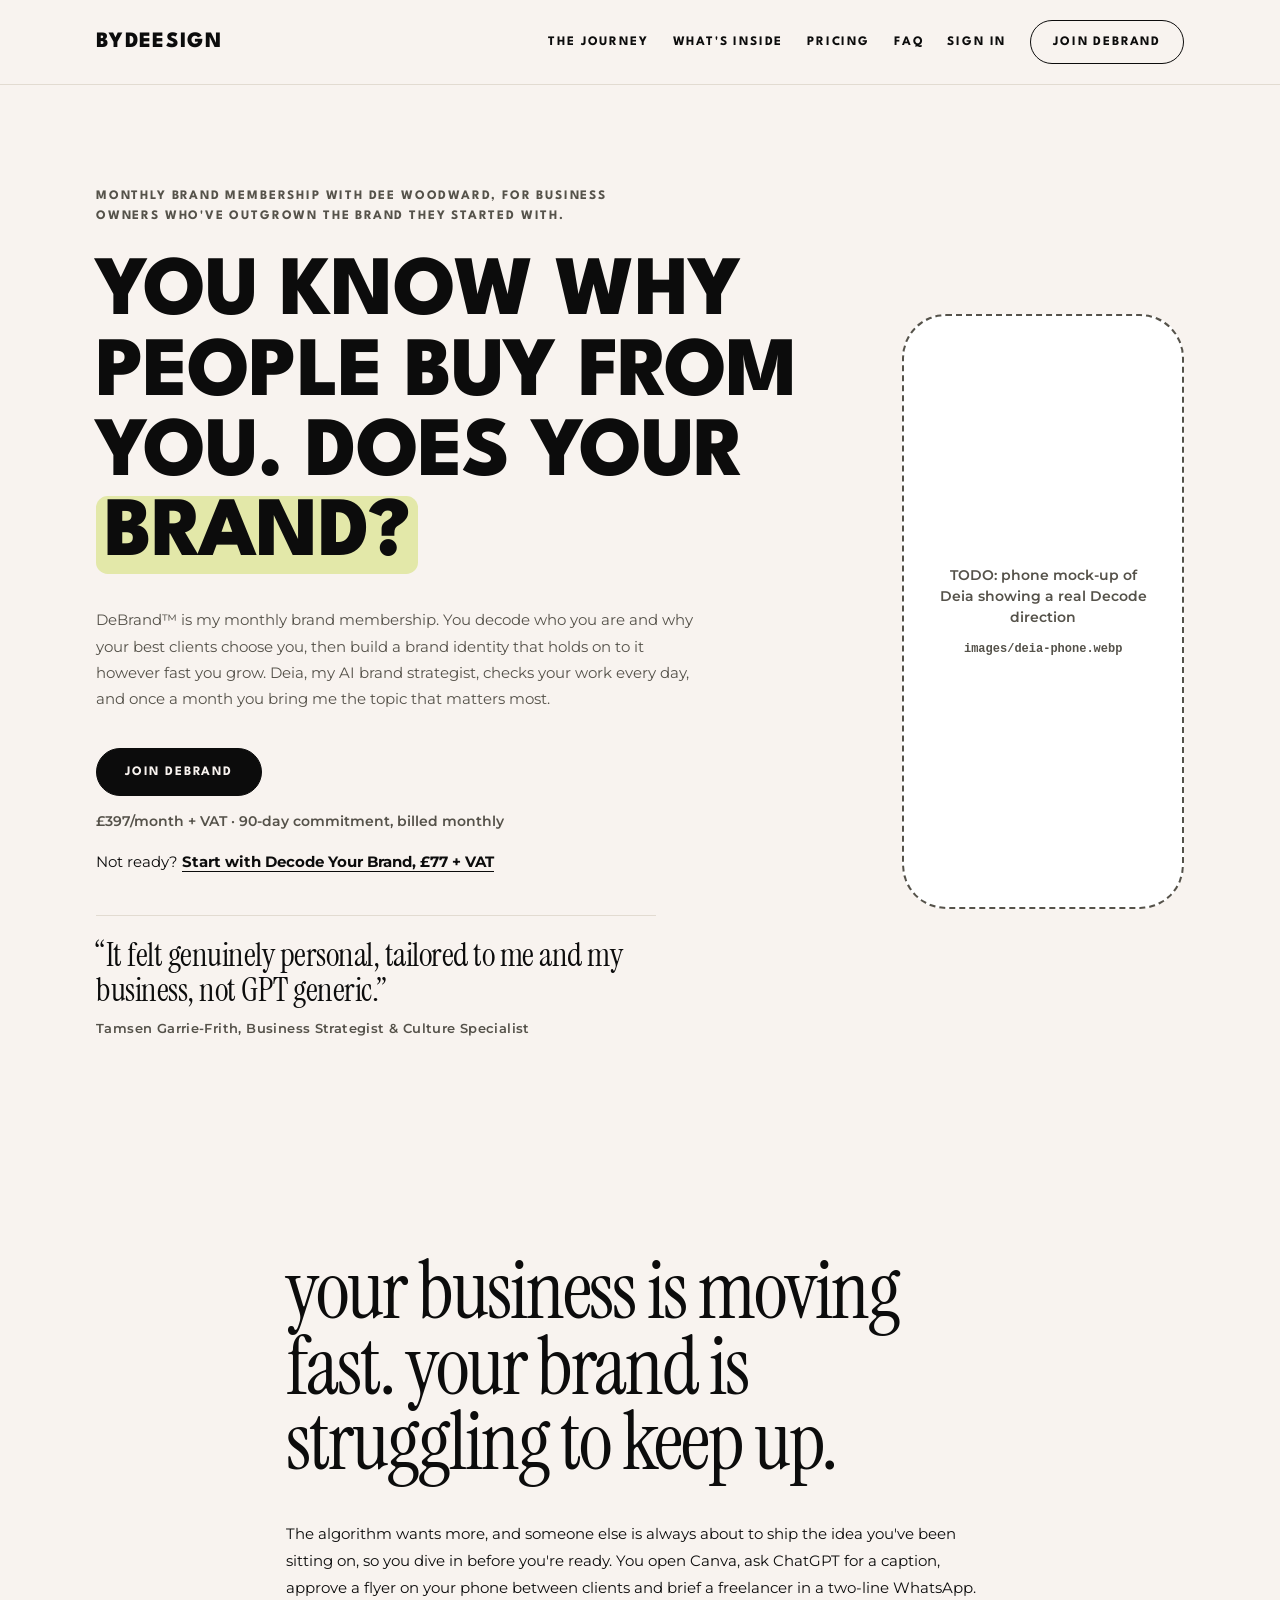
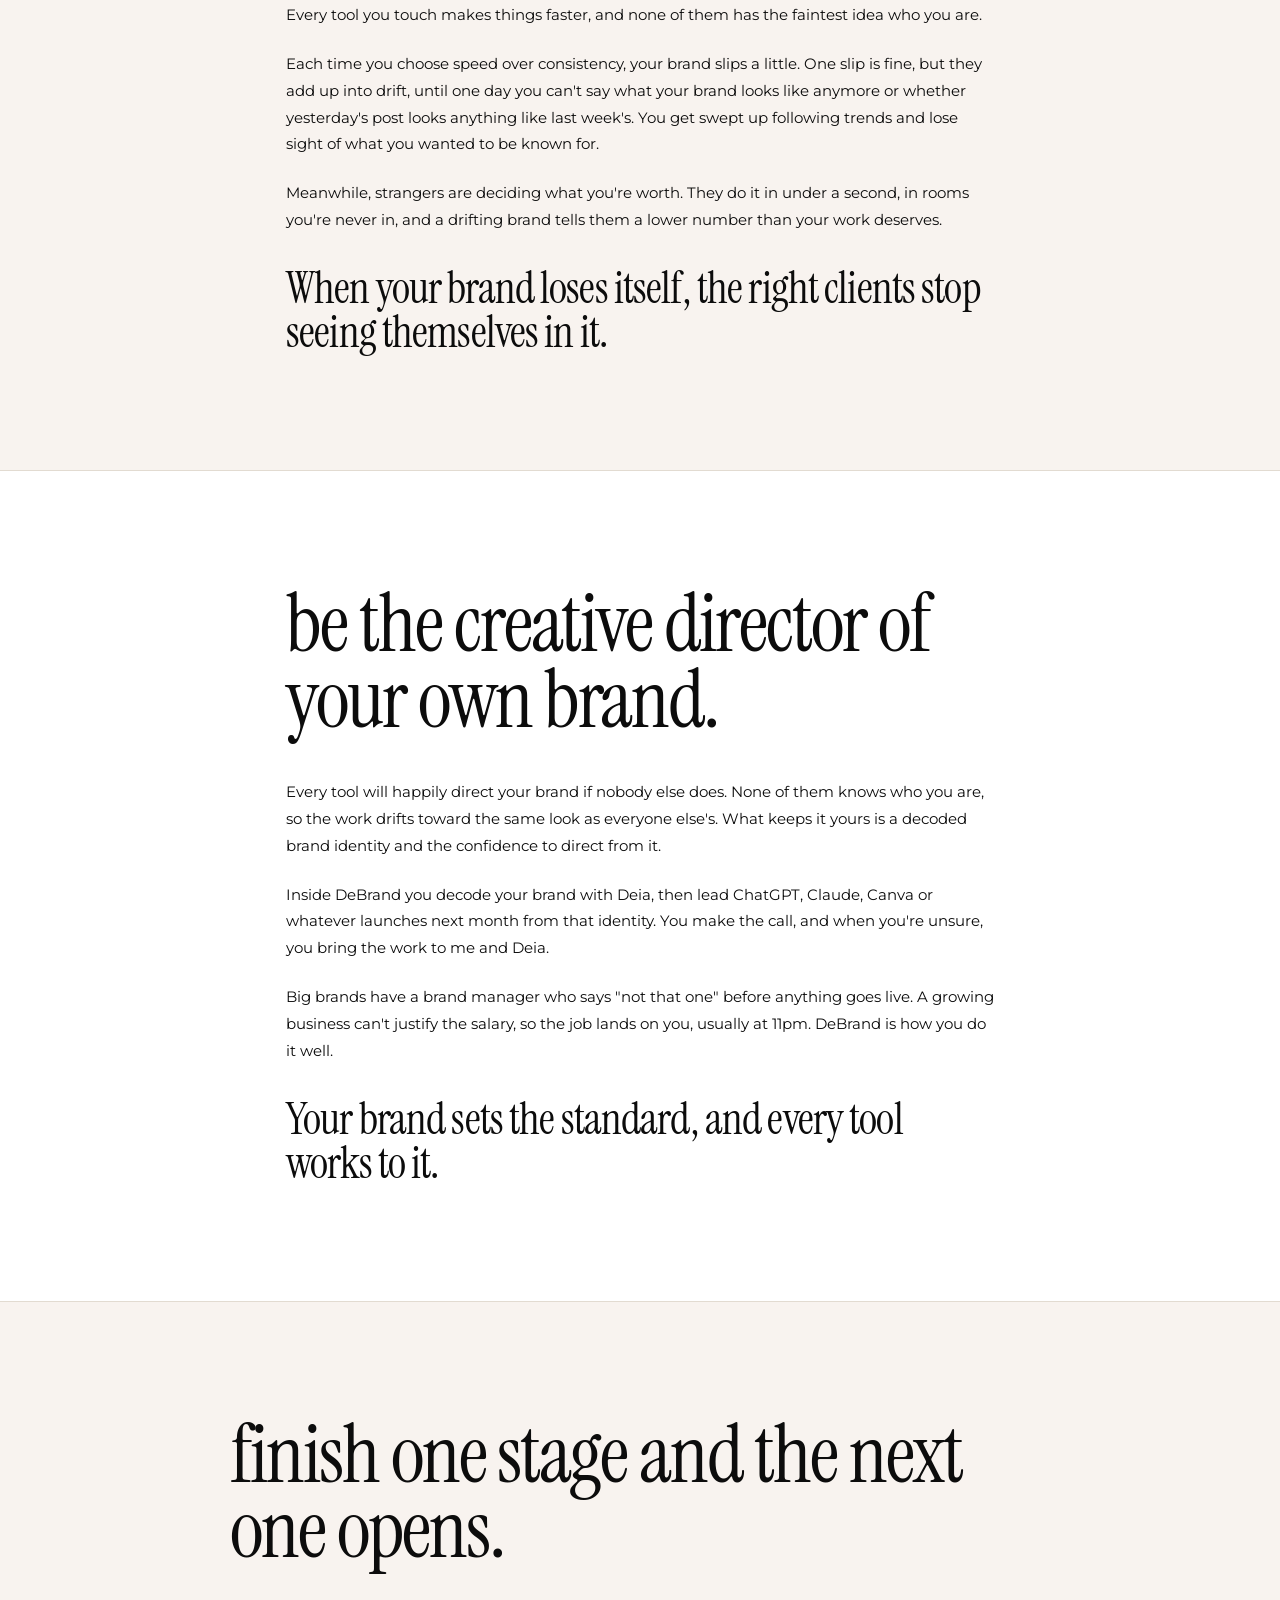
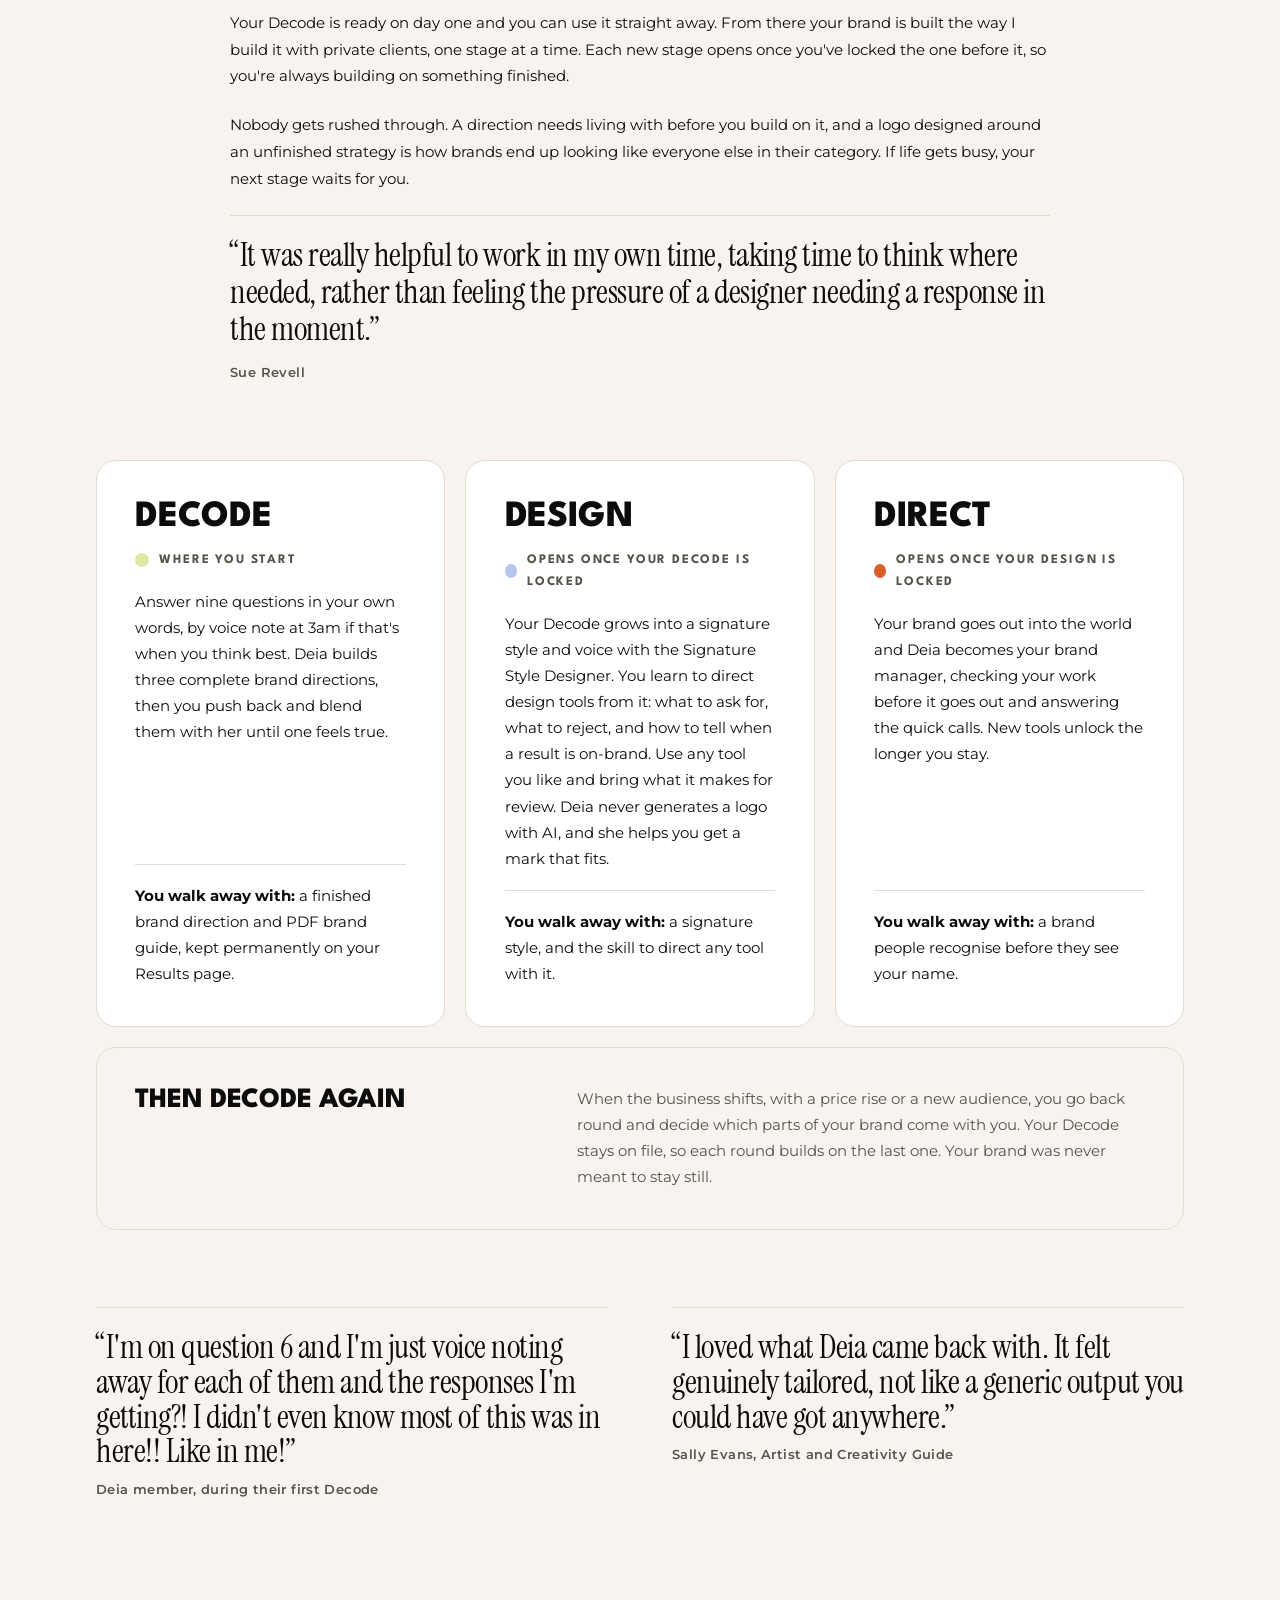
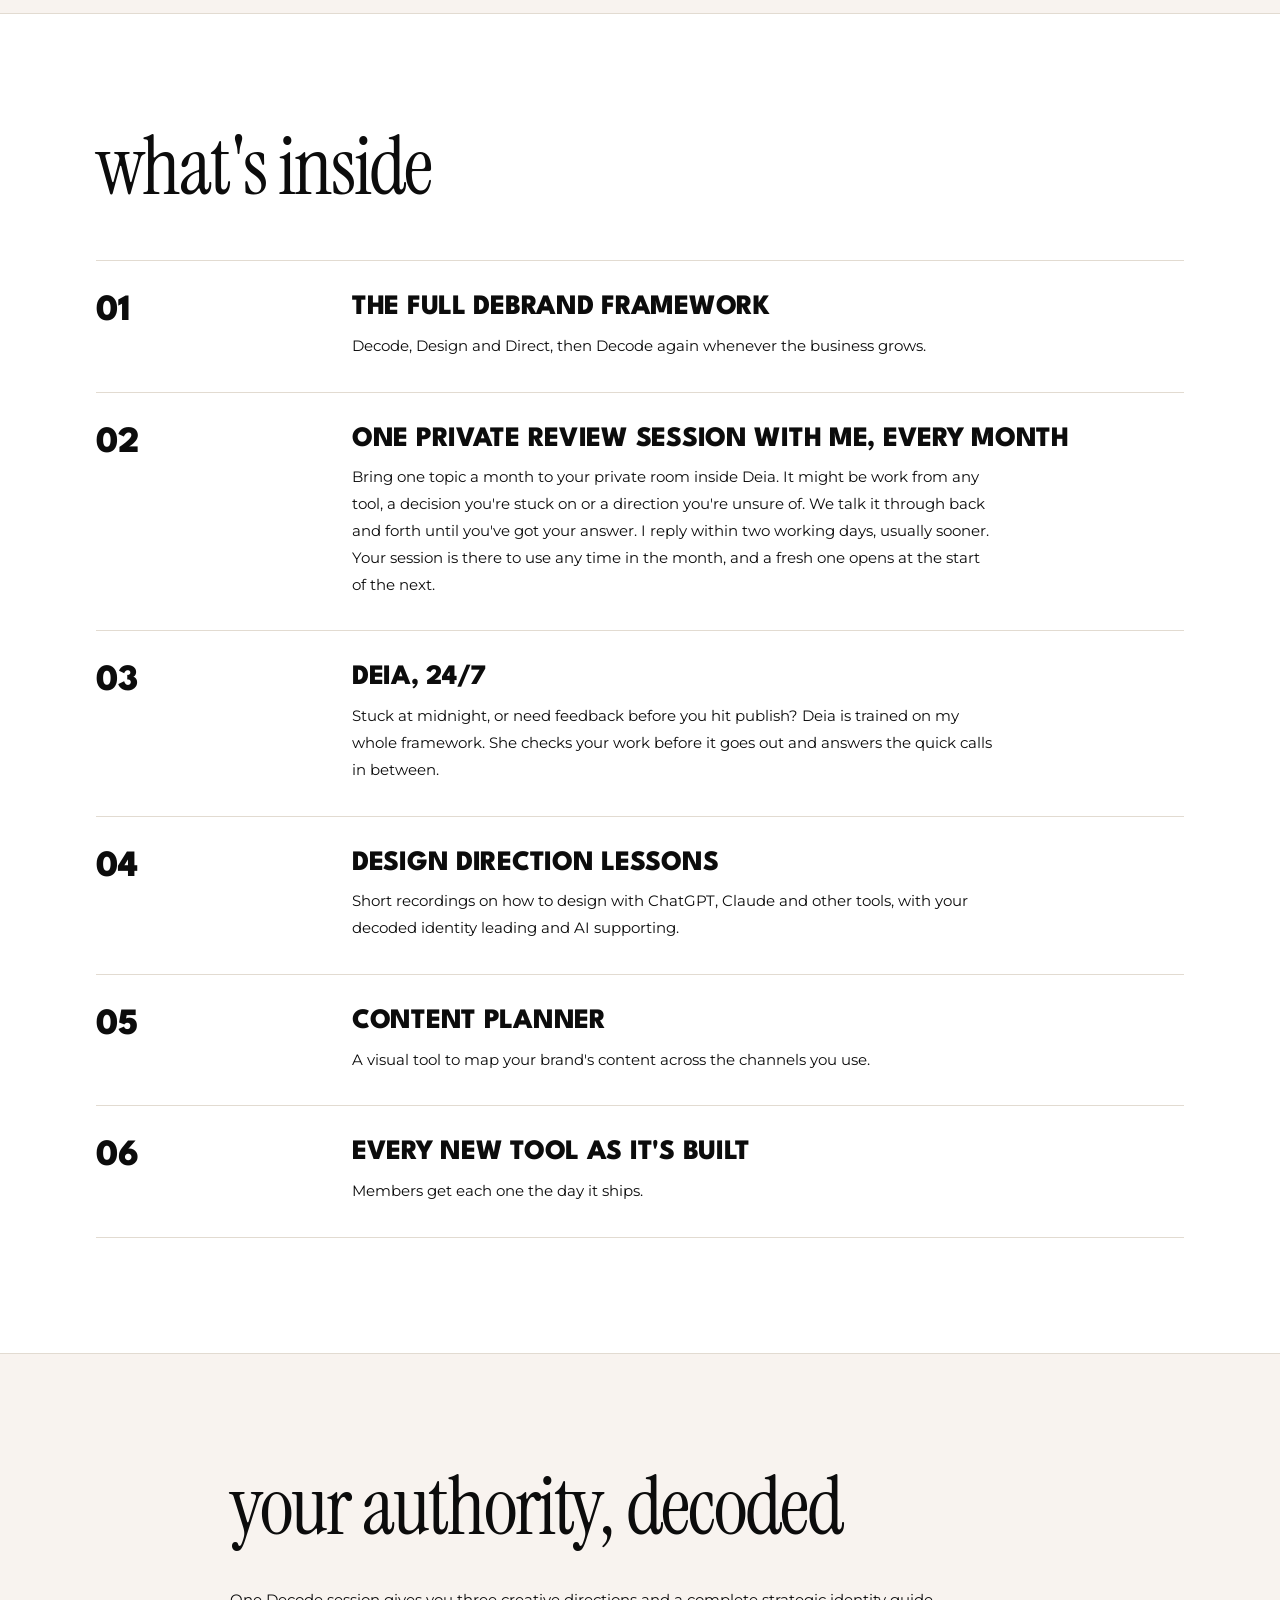
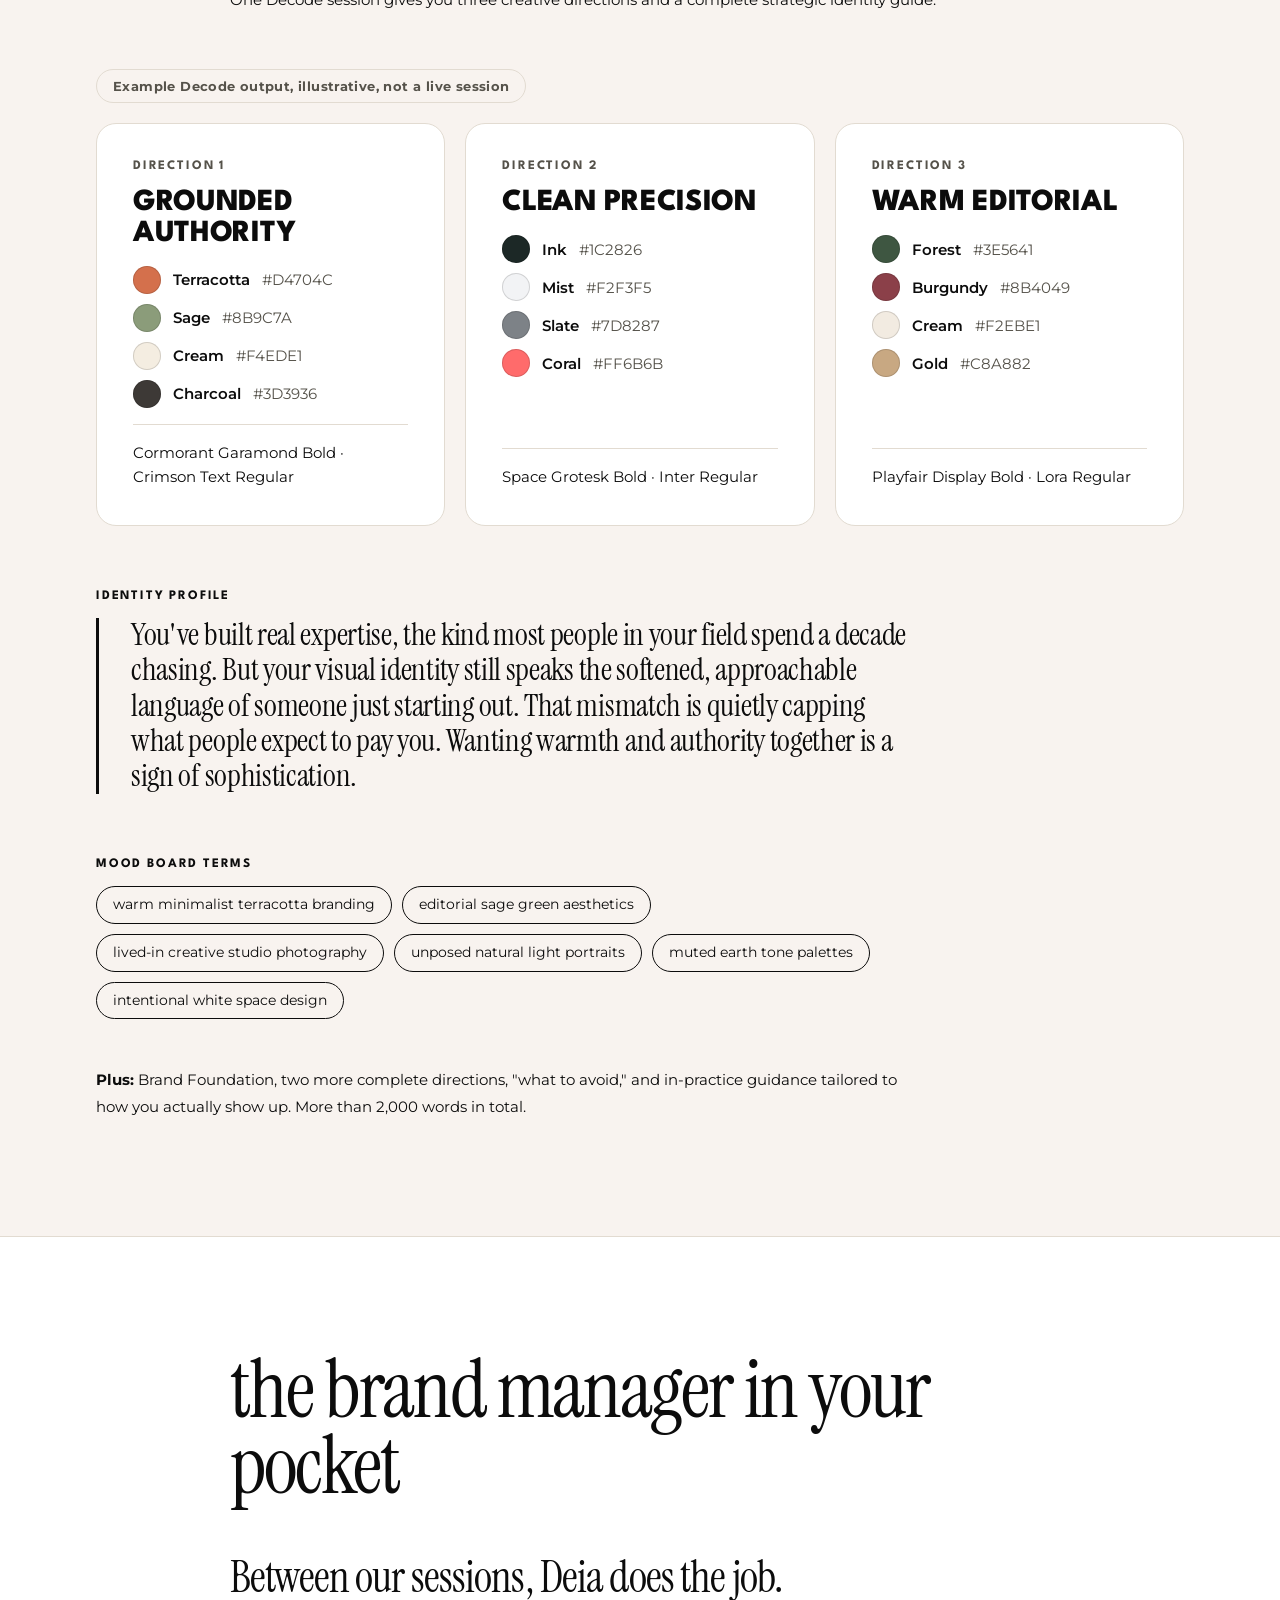
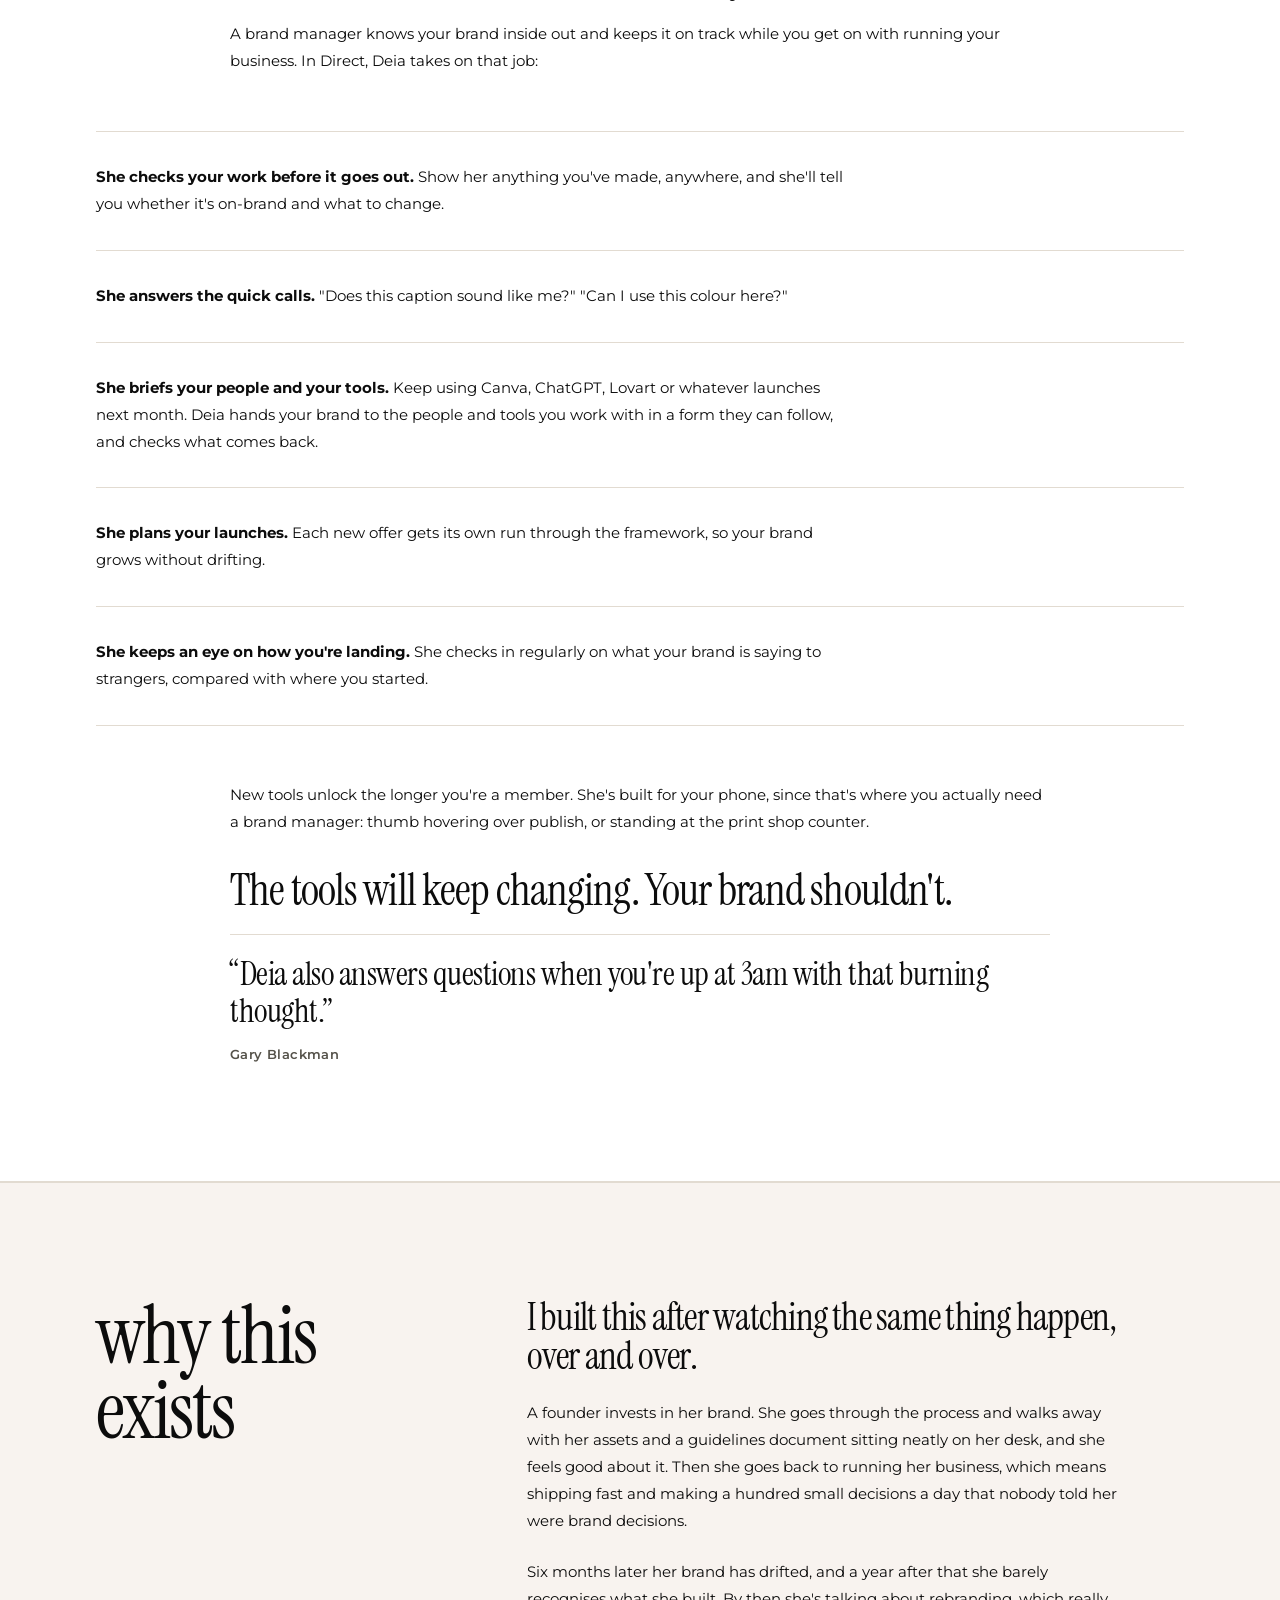
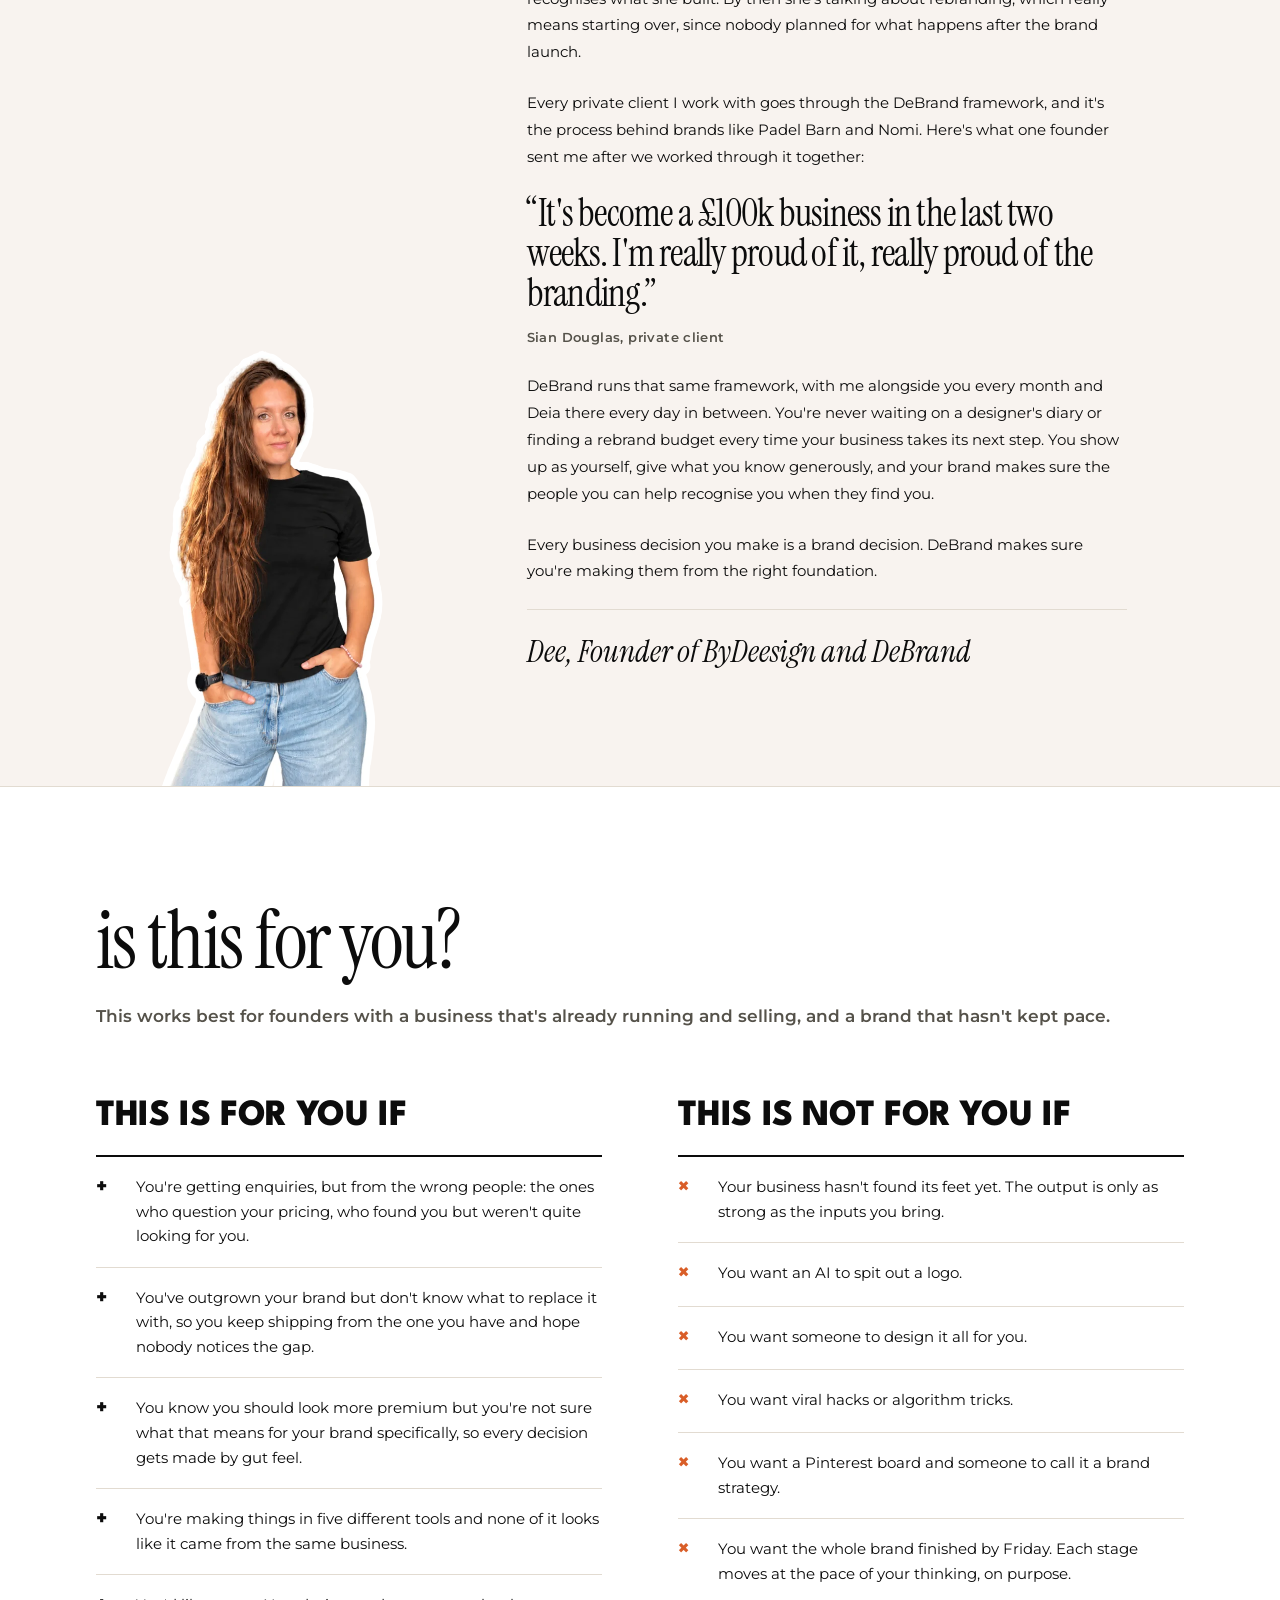
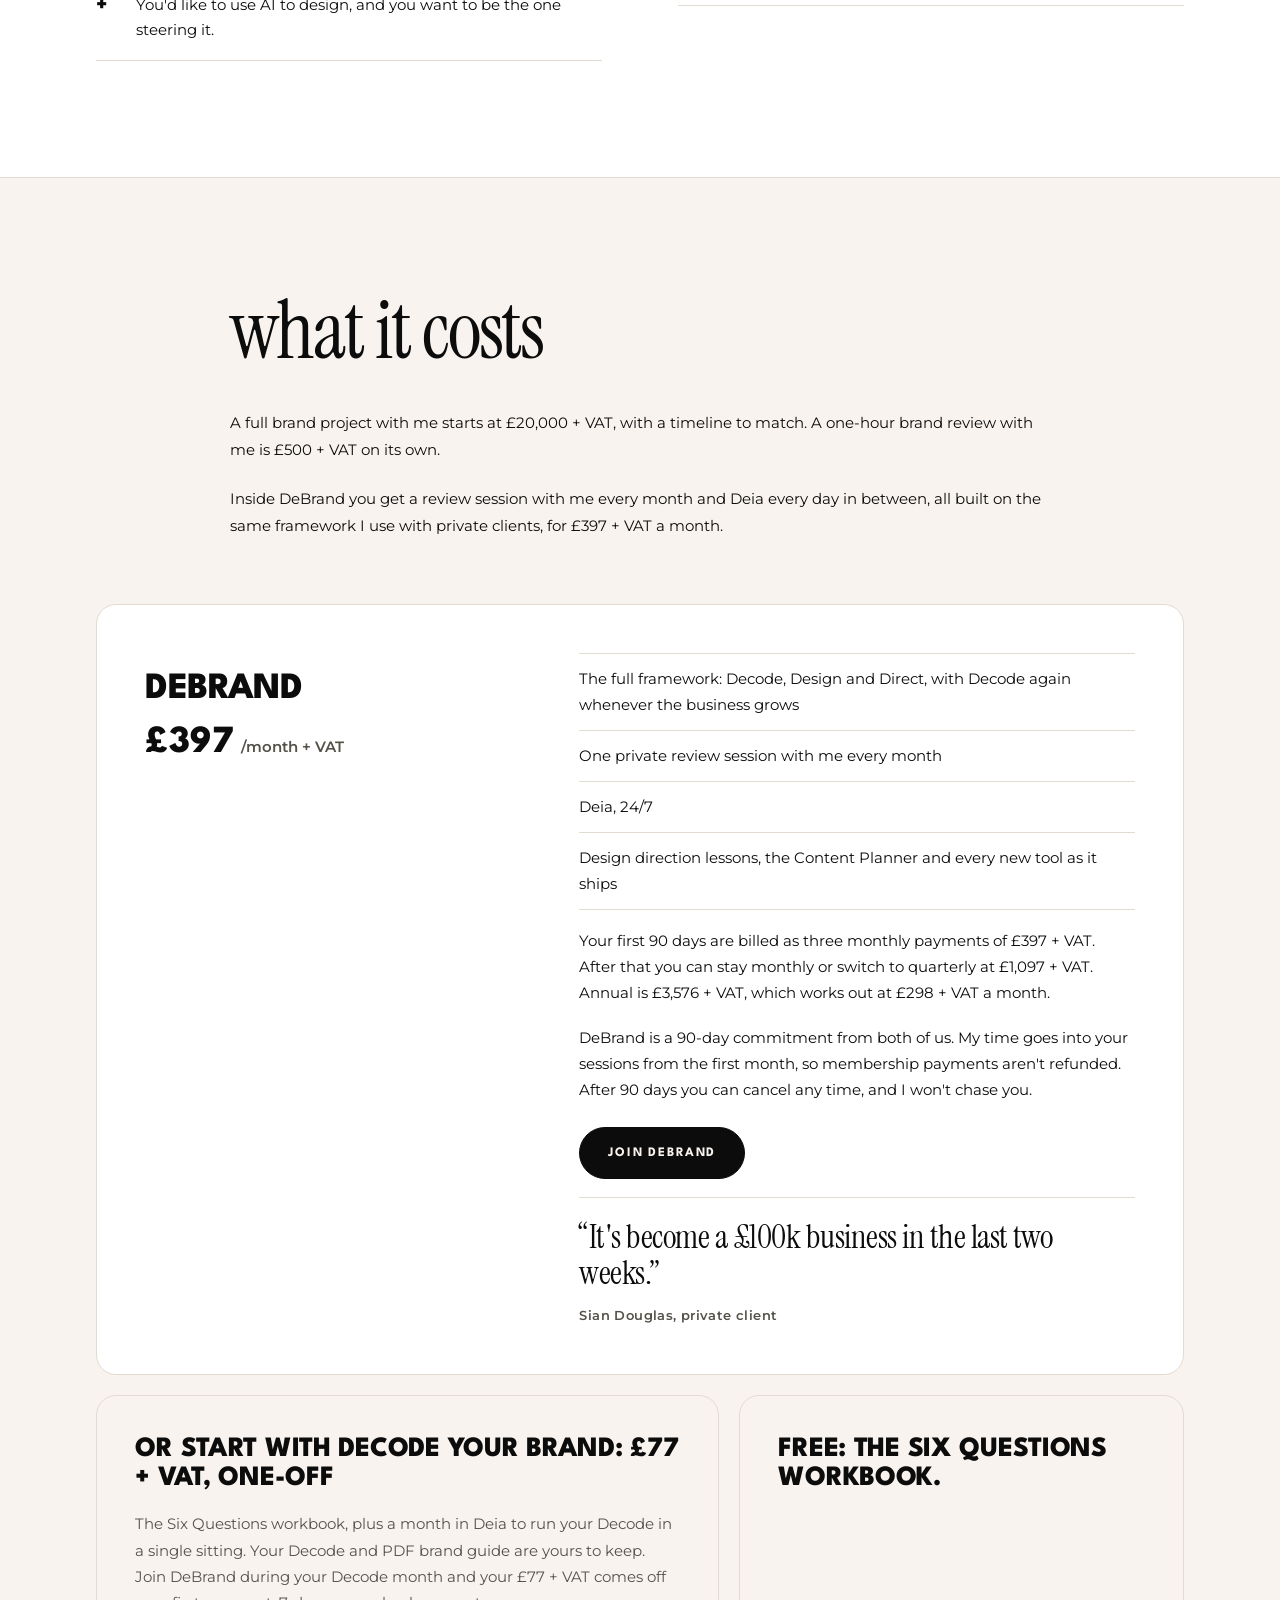
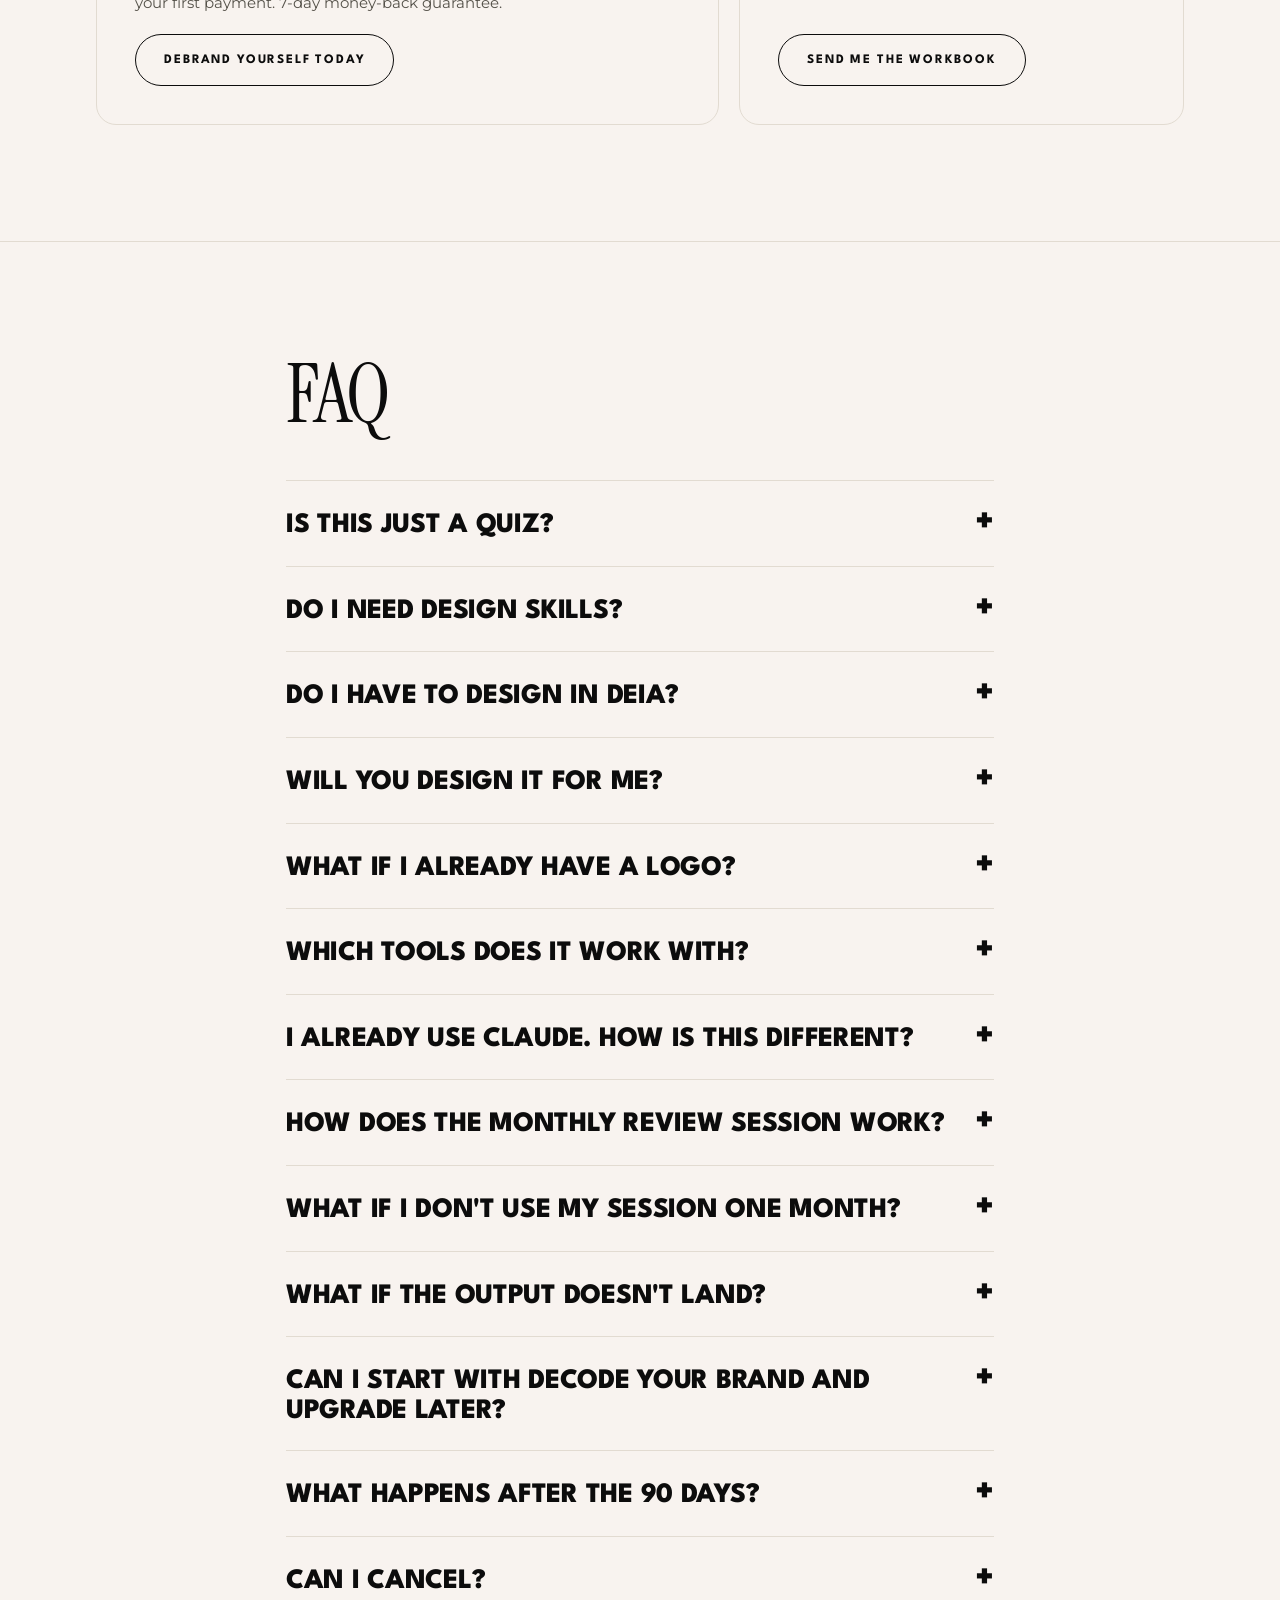
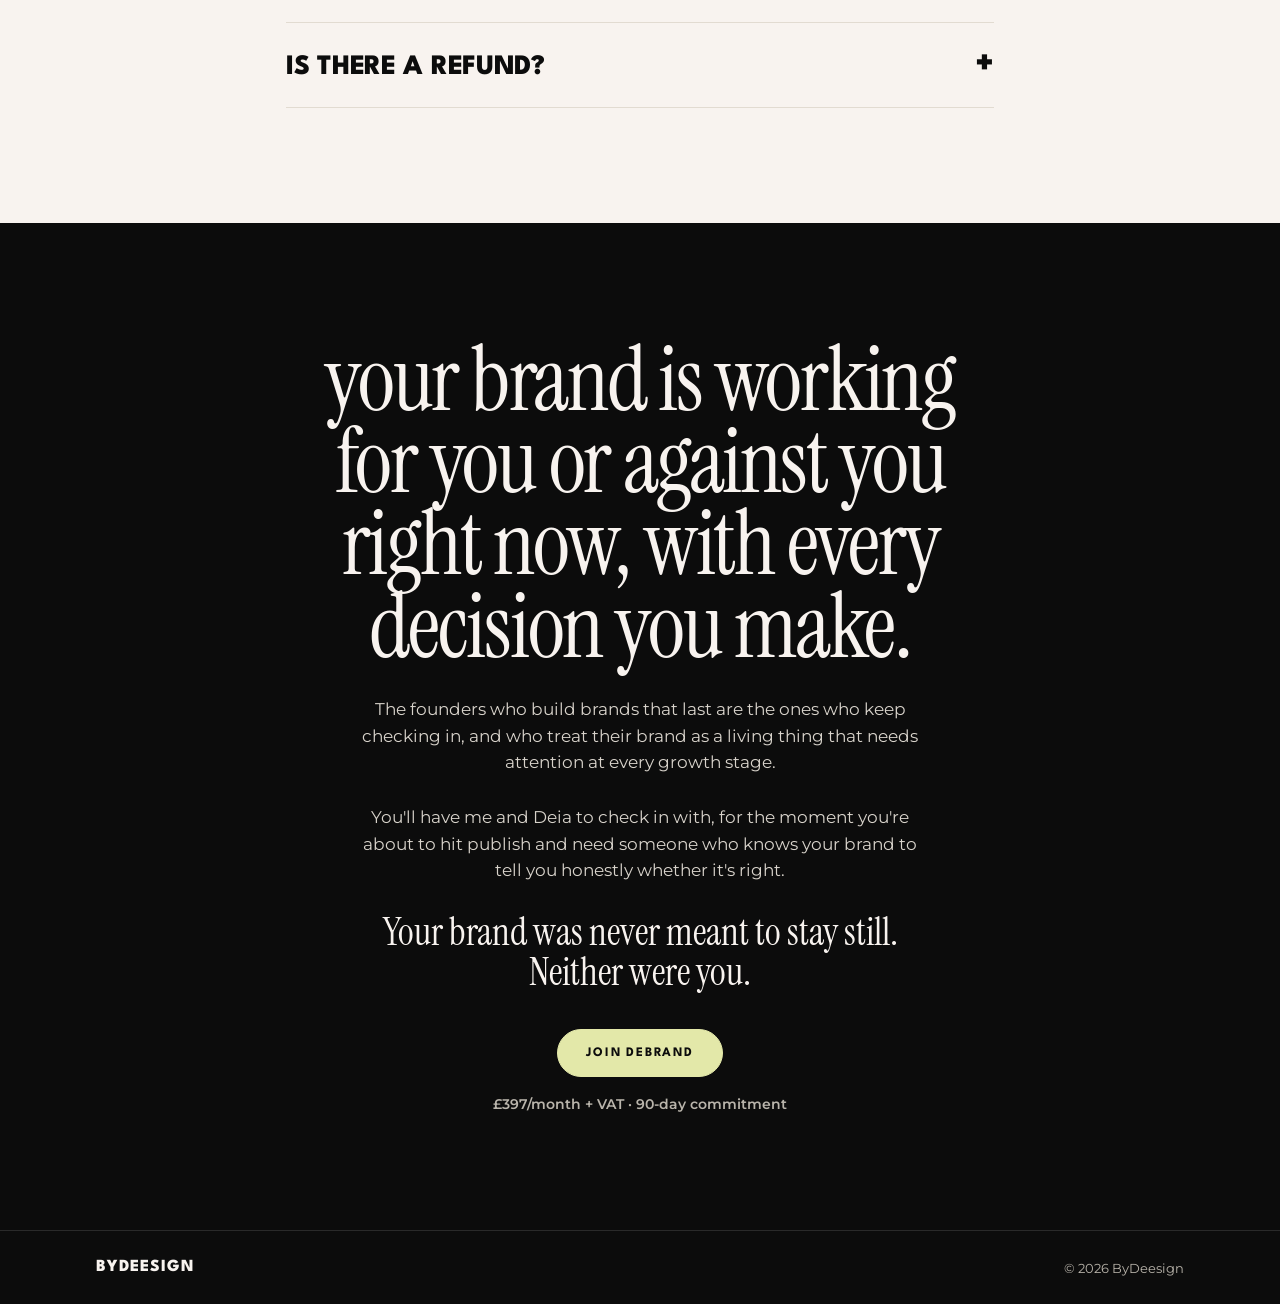
==== debrand/index.html @ 852875d3 "Add DeBrand page Build /debrand/ from Dee's copy with page styles appended to style.css under /* DEB" ====
<!doctype html>
<html lang="en-GB">
<head>
<meta charset="utf-8">
<meta name="viewport" content="width=device-width, initial-scale=1, viewport-fit=cover">
<title>DeBrand™ by ByDeesign</title>
<meta name="description" content="Monthly brand membership with Dee Woodward, for business owners who've outgrown the brand they started with.">
<meta name="theme-color" content="#F8F3EF">
<link rel="preconnect" href="https://fonts.googleapis.com">
<link rel="stylesheet" href="https://fonts.googleapis.com/css2?family=Instrument+Serif:ital@0;1&family=League+Spartan:wght@700;800&family=Montserrat:wght@400;500;600;700&display=swap">
<link rel="stylesheet" href="/style.css">
</head>
<body class="debrand">

<header class="top" id="top">
  <div class="wrap">
    <a class="logo" href="/" aria-label="ByDeesign">ByDeesign</a>
    <nav aria-label="Page">
      <a class="link" href="#journey">The Journey</a>
      <a class="link" href="#inside">What's inside</a>
      <a class="link" href="#pricing">Pricing</a>
      <a class="link" href="#faq">FAQ</a>
      <a class="link" href="https://deia.bydeesign.com">Sign in</a>
      <!-- TODO: Dee to confirm the Join DeBrand sign-up or checkout URL -->
      <a class="btn ghost" href="https://deia.bydeesign.com">Join DeBrand</a>
    </nav>
  </div>
</header>

<main>
  <!-- 1. HERO -->
  <section class="db-hero">
    <div class="wrap db-hero-grid">
      <div class="db-hero-text">
        <p class="eyebrow">Monthly brand membership with Dee Woodward, for business owners who've outgrown the brand they started with.</p>
        <h1 class="caps">You know why people buy from you. Does your <span class="hl">brand?</span></h1>
        <p class="lede">DeBrand™ is my monthly brand membership. You decode who you are and why your best clients choose you, then build a brand identity that holds on to it however fast you grow. Deia, my AI brand strategist, checks your work every day, and once a month you bring me the topic that matters most.</p>
        <!-- TODO: Dee to confirm the Join DeBrand sign-up or checkout URL -->
        <a class="btn" href="https://deia.bydeesign.com">Join DeBrand</a>
        <p class="price-line">£397/month + VAT · 90-day commitment, billed monthly</p>
        <p class="not-ready">Not ready? <a class="plain" href="/decode/">Start with Decode Your Brand, £77 + VAT</a></p>
        <div class="say">
          <q>It felt genuinely personal, tailored to me and my business, not GPT generic.</q>
          <cite>Tamsen Garrie-Frith, Business Strategist &amp; Culture Specialist</cite>
        </div>
      </div>
      <!-- TODO: replace with images/deia-phone.webp (phone mock-up of Deia showing a real Decode direction) -->
      <div class="phone-placeholder" role="img" aria-label="Placeholder for a phone mock-up of Deia">
        <span>TODO: phone mock-up of Deia showing a real Decode direction</span>
        <code>images/deia-phone.webp</code>
      </div>
    </div>
  </section>

  <!-- 2. THE PROBLEM -->
  <section class="db-band">
    <div class="wrap narrow prose">
      <h2 class="d">Your business is moving fast. Your brand is struggling to keep up.</h2>
      <p>The algorithm wants more, and someone else is always about to ship the idea you've been sitting on, so you dive in before you're ready. You open Canva, ask ChatGPT for a caption, approve a flyer on your phone between clients and brief a freelancer in a two-line WhatsApp. Every tool you touch makes things faster, and none of them has the faintest idea who you are.</p>
      <p>Each time you choose speed over consistency, your brand slips a little. One slip is fine, but they add up into drift, until one day you can't say what your brand looks like anymore or whether yesterday's post looks anything like last week's. You get swept up following trends and lose sight of what you wanted to be known for.</p>
      <p>Meanwhile, strangers are deciding what you're worth. They do it in under a second, in rooms you're never in, and a drifting brand tells them a lower number than your work deserves.</p>
      <p class="line">When your brand loses itself, the right clients stop seeing themselves in it.</p>
    </div>
  </section>

  <!-- 3. THE SHIFT -->
  <section class="db-band paper">
    <div class="wrap narrow prose">
      <h2 class="d">Be the creative director of your own brand.</h2>
      <p>Every tool will happily direct your brand if nobody else does. None of them knows who you are, so the work drifts toward the same look as everyone else's. What keeps it yours is a decoded brand identity and the confidence to direct from it.</p>
      <p>Inside DeBrand you decode your brand with Deia, then lead ChatGPT, Claude, Canva or whatever launches next month from that identity. You make the call, and when you're unsure, you bring the work to me and Deia.</p>
      <p>Big brands have a brand manager who says "not that one" before anything goes live. A growing business can't justify the salary, so the job lands on you, usually at 11pm. DeBrand is how you do it well.</p>
      <p class="line">Your brand sets the standard, and every tool works to it.</p>
    </div>
  </section>

  <!-- 4. THE JOURNEY -->
  <section class="db-band" id="journey">
    <div class="wrap">
      <div class="narrow prose">
        <h2 class="d">Finish one stage and the next one opens.</h2>
        <p>Your Decode is ready on day one and you can use it straight away. From there your brand is built the way I build it with private clients, one stage at a time. Each new stage opens once you've locked the one before it, so you're always building on something finished.</p>
        <p>Nobody gets rushed through. A direction needs living with before you build on it, and a logo designed around an unfinished strategy is how brands end up looking like everyone else in their category. If life gets busy, your next stage waits for you.</p>
        <div class="say">
          <q>It was really helpful to work in my own time, taking time to think where needed, rather than feeling the pressure of a designer needing a response in the moment.</q>
          <cite>Sue Revell</cite>
        </div>
      </div>

      <div class="stages">
        <article class="stage free">
          <h3>Decode</h3>
          <p class="chip">where you start</p>
          <p>Answer nine questions in your own words, by voice note at 3am if that's when you think best. Deia builds three complete brand directions, then you push back and blend them with her until one feels true.</p>
          <p class="walk"><strong>You walk away with:</strong> a finished brand direction and PDF brand guide, kept permanently on your Results page.</p>
        </article>
        <article class="stage decode">
          <h3>Design</h3>
          <p class="chip">opens once your Decode is locked</p>
          <p>Your Decode grows into a signature style and voice with the Signature Style Designer. You learn to direct design tools from it: what to ask for, what to reject, and how to tell when a result is on-brand. Use any tool you like and bring what it makes for review. Deia never generates a logo with AI, and she helps you get a mark that fits.</p>
          <p class="walk"><strong>You walk away with:</strong> a signature style, and the skill to direct any tool with it.</p>
        </article>
        <article class="stage full">
          <h3>Direct</h3>
          <p class="chip">opens once your Design is locked</p>
          <p>Your brand goes out into the world and Deia becomes your brand manager, checking your work before it goes out and answering the quick calls. New tools unlock the longer you stay.</p>
          <p class="walk"><strong>You walk away with:</strong> a brand people recognise before they see your name.</p>
        </article>
      </div>

      <div class="again">
        <h3>Then Decode again</h3>
        <p>When the business shifts, with a price rise or a new audience, you go back round and decide which parts of your brand come with you. Your Decode stays on file, so each round builds on the last one. Your brand was never meant to stay still.</p>
      </div>

      <div class="says">
        <div class="say">
          <q>I'm on question 6 and I'm just voice noting away for each of them and the responses I'm getting?! I didn't even know most of this was in here!! Like in me!</q>
          <cite>Deia member, during their first Decode</cite>
        </div>
        <div class="say">
          <q>I loved what Deia came back with. It felt genuinely tailored, not like a generic output you could have got anywhere.</q>
          <cite>Sally Evans, Artist and Creativity Guide</cite>
        </div>
      </div>
    </div>
  </section>

  <!-- 5. WHAT'S INSIDE -->
  <section class="db-band paper" id="inside">
    <div class="wrap">
      <h2 class="d">What's inside</h2>
      <ol class="rows">
        <li>
          <span class="num">01</span>
          <div>
            <h3>The full DeBrand framework</h3>
            <p>Decode, Design and Direct, then Decode again whenever the business grows.</p>
          </div>
        </li>
        <li>
          <span class="num">02</span>
          <div>
            <h3>One private review session with me, every month</h3>
            <p>Bring one topic a month to your private room inside Deia. It might be work from any tool, a decision you're stuck on or a direction you're unsure of. We talk it through back and forth until you've got your answer. I reply within two working days, usually sooner. Your session is there to use any time in the month, and a fresh one opens at the start of the next.</p>
          </div>
        </li>
        <li>
          <span class="num">03</span>
          <div>
            <h3>Deia, 24/7</h3>
            <p>Stuck at midnight, or need feedback before you hit publish? Deia is trained on my whole framework. She checks your work before it goes out and answers the quick calls in between.</p>
          </div>
        </li>
        <li>
          <span class="num">04</span>
          <div>
            <h3>Design direction lessons</h3>
            <p>Short recordings on how to design with ChatGPT, Claude and other tools, with your decoded identity leading and AI supporting.</p>
          </div>
        </li>
        <li>
          <span class="num">05</span>
          <div>
            <h3>Content Planner</h3>
            <p>A visual tool to map your brand's content across the channels you use.</p>
          </div>
        </li>
        <li>
          <span class="num">06</span>
          <div>
            <h3>Every new tool as it's built</h3>
            <p>Members get each one the day it ships.</p>
          </div>
        </li>
      </ol>
    </div>
  </section>

  <!-- 6. YOUR AUTHORITY, DECODED -->
  <section class="db-band">
    <div class="wrap">
      <div class="narrow prose">
        <h2 class="d">Your authority, decoded</h2>
        <p>One Decode session gives you three creative directions and a complete strategic identity guide.</p>
      </div>
      <p class="example-note">Example Decode output, illustrative, not a live session</p>
      <div class="directions">
        <article class="direction">
          <p class="chip">Direction 1</p>
          <h3>Grounded Authority</h3>
          <ul class="swatches">
            <li><span class="sw" style="--sw:#D4704C"></span>Terracotta <code>#D4704C</code></li>
            <li><span class="sw" style="--sw:#8B9C7A"></span>Sage <code>#8B9C7A</code></li>
            <li><span class="sw" style="--sw:#F4EDE1"></span>Cream <code>#F4EDE1</code></li>
            <li><span class="sw" style="--sw:#3D3936"></span>Charcoal <code>#3D3936</code></li>
          </ul>
          <p class="fonts">Cormorant Garamond Bold · Crimson Text Regular</p>
        </article>
        <article class="direction">
          <p class="chip">Direction 2</p>
          <h3>Clean Precision</h3>
          <ul class="swatches">
            <li><span class="sw" style="--sw:#1C2826"></span>Ink <code>#1C2826</code></li>
            <li><span class="sw" style="--sw:#F2F3F5"></span>Mist <code>#F2F3F5</code></li>
            <li><span class="sw" style="--sw:#7D8287"></span>Slate <code>#7D8287</code></li>
            <li><span class="sw" style="--sw:#FF6B6B"></span>Coral <code>#FF6B6B</code></li>
          </ul>
          <p class="fonts">Space Grotesk Bold · Inter Regular</p>
        </article>
        <article class="direction">
          <p class="chip">Direction 3</p>
          <h3>Warm Editorial</h3>
          <ul class="swatches">
            <li><span class="sw" style="--sw:#3E5641"></span>Forest <code>#3E5641</code></li>
            <li><span class="sw" style="--sw:#8B4049"></span>Burgundy <code>#8B4049</code></li>
            <li><span class="sw" style="--sw:#F2EBE1"></span>Cream <code>#F2EBE1</code></li>
            <li><span class="sw" style="--sw:#C8A882"></span>Gold <code>#C8A882</code></li>
          </ul>
          <p class="fonts">Playfair Display Bold · Lora Regular</p>
        </article>
      </div>

      <div class="profile">
        <h3>Identity Profile</h3>
        <blockquote>You've built real expertise, the kind most people in your field spend a decade chasing. But your visual identity still speaks the softened, approachable language of someone just starting out. That mismatch is quietly capping what people expect to pay you. Wanting warmth and authority together is a sign of sophistication.</blockquote>
      </div>

      <div class="mood">
        <h3>Mood Board Terms</h3>
        <ul class="terms">
          <li>warm minimalist terracotta branding</li>
          <li>editorial sage green aesthetics</li>
          <li>lived-in creative studio photography</li>
          <li>unposed natural light portraits</li>
          <li>muted earth tone palettes</li>
          <li>intentional white space design</li>
        </ul>
      </div>

      <p class="plus"><strong>Plus:</strong> Brand Foundation, two more complete directions, "what to avoid," and in-practice guidance tailored to how you actually show up. More than 2,000 words in total.</p>
    </div>
  </section>

  <!-- 7. THE BRAND MANAGER IN YOUR POCKET -->
  <section class="db-band paper">
    <div class="wrap">
      <div class="narrow prose">
        <h2 class="d">The brand manager in your pocket</h2>
        <p class="line">Between our sessions, Deia does the job.</p>
        <p>A brand manager knows your brand inside out and keeps it on track while you get on with running your business. In Direct, Deia takes on that job:</p>
      </div>
      <ul class="rows plain-rows">
        <li><p><strong>She checks your work before it goes out.</strong> Show her anything you've made, anywhere, and she'll tell you whether it's on-brand and what to change.</p></li>
        <li><p><strong>She answers the quick calls.</strong> "Does this caption sound like me?" "Can I use this colour here?"</p></li>
        <li><p><strong>She briefs your people and your tools.</strong> Keep using Canva, ChatGPT, Lovart or whatever launches next month. Deia hands your brand to the people and tools you work with in a form they can follow, and checks what comes back.</p></li>
        <li><p><strong>She plans your launches.</strong> Each new offer gets its own run through the framework, so your brand grows without drifting.</p></li>
        <li><p><strong>She keeps an eye on how you're landing.</strong> She checks in regularly on what your brand is saying to strangers, compared with where you started.</p></li>
      </ul>
      <div class="narrow prose after-rows">
        <p>New tools unlock the longer you're a member. She's built for your phone, since that's where you actually need a brand manager: thumb hovering over publish, or standing at the print shop counter.</p>
        <p class="line">The tools will keep changing. Your brand shouldn't.</p>
        <div class="say">
          <q>Deia also answers questions when you're up at 3am with that burning thought.</q>
          <cite>Gary Blackman</cite>
        </div>
      </div>
    </div>
  </section>

  <!-- 8. WHY THIS EXISTS -->
  <section class="about letter">
    <div class="wrap about-grid">
      <h2 class="d">Why this exists</h2><img class="dee-photo" src="/images/dee.webp" alt="Dee Woodward, founder of ByDeesign" width="700" height="875">
      <div class="text">
        <p class="line">I built this after watching the same thing happen, over and over.</p>
        <p>A founder invests in her brand. She goes through the process and walks away with her assets and a guidelines document sitting neatly on her desk, and she feels good about it. Then she goes back to running her business, which means shipping fast and making a hundred small decisions a day that nobody told her were brand decisions.</p>
        <p>Six months later her brand has drifted, and a year after that she barely recognises what she built. By then she's talking about rebranding, which really means starting over, since nobody planned for what happens after the brand launch.</p>
        <p>Every private client I work with goes through the DeBrand framework, and it's the process behind brands like Padel Barn and Nomi. Here's what one founder sent me after we worked through it together:</p>
        <div><q>It's become a £100k business in the last two weeks. I'm really proud of it, really proud of the branding.</q><cite>Sian Douglas, private client</cite></div>
        <p>DeBrand runs that same framework, with me alongside you every month and Deia there every day in between. You're never waiting on a designer's diary or finding a rebrand budget every time your business takes its next step. You show up as yourself, give what you know generously, and your brand makes sure the people you can help recognise you when they find you.</p>
        <p>Every business decision you make is a brand decision. DeBrand makes sure you're making them from the right foundation.</p>
        <p class="sign">Dee, Founder of ByDeesign and DeBrand</p>
      </div>
    </div>
  </section>

  <!-- 9. IS THIS FOR YOU? -->
  <section class="fit">
    <div class="wrap">
      <h2 class="d">Is this for you?</h2>
      <p class="follow">This works best for founders with a business that's already running and selling, and a brand that hasn't kept pace.</p>
      <div class="cols">
        <div class="col yes">
          <h3>This is for you if</h3>
          <ul>
            <li>You're getting enquiries, but from the wrong people: the ones who question your pricing, who found you but weren't quite looking for you.</li>
            <li>You've outgrown your brand but don't know what to replace it with, so you keep shipping from the one you have and hope nobody notices the gap.</li>
            <li>You know you should look more premium but you're not sure what that means for your brand specifically, so every decision gets made by gut feel.</li>
            <li>You're making things in five different tools and none of it looks like it came from the same business.</li>
            <li>You'd like to use AI to design, and you want to be the one steering it.</li>
          </ul>
        </div>
        <div class="col no">
          <h3>This is not for you if</h3>
          <ul>
            <li>Your business hasn't found its feet yet. The output is only as strong as the inputs you bring.</li>
            <li>You want an AI to spit out a logo.</li>
            <li>You want someone to design it all for you.</li>
            <li>You want viral hacks or algorithm tricks.</li>
            <li>You want a Pinterest board and someone to call it a brand strategy.</li>
            <li>You want the whole brand finished by Friday. Each stage moves at the pace of your thinking, on purpose.</li>
          </ul>
        </div>
      </div>
    </div>
  </section>

  <!-- 10. WHAT IT COSTS -->
  <section class="db-band" id="pricing">
    <div class="wrap">
      <div class="narrow prose">
        <h2 class="d">What it costs</h2>
        <p>A full brand project with me starts at £20,000 + VAT, with a timeline to match. A one-hour brand review with me is £500 + VAT on its own.</p>
        <p>Inside DeBrand you get a review session with me every month and Deia every day in between, all built on the same framework I use with private clients, for £397 + VAT a month.</p>
      </div>

      <article class="offer full price-card">
        <div>
          <h3>DeBrand</h3>
          <div class="price"><strong>£397</strong><span>/month + VAT</span></div>
        </div>
        <div class="right">
          <ul>
            <li>The full framework: Decode, Design and Direct, with Decode again whenever the business grows</li>
            <li>One private review session with me every month</li>
            <li>Deia, 24/7</li>
            <li>Design direction lessons, the Content Planner and every new tool as it ships</li>
          </ul>
          <p>Your first 90 days are billed as three monthly payments of £397 + VAT. After that you can stay monthly or switch to quarterly at £1,097 + VAT. Annual is £3,576 + VAT, which works out at £298 + VAT a month.</p>
          <p>DeBrand is a 90-day commitment from both of us. My time goes into your sessions from the first month, so membership payments aren't refunded. After 90 days you can cancel any time, and I won't chase you.</p>
          <!-- TODO: Dee to confirm the Join DeBrand sign-up or checkout URL -->
          <div class="links"><a class="btn" href="https://deia.bydeesign.com">Join DeBrand</a></div>
          <div class="say">
            <q>It's become a £100k business in the last two weeks.</q>
            <cite>Sian Douglas, private client</cite>
          </div>
        </div>
      </article>

      <div class="secondary">
        <article class="alt-offer">
          <h3>Or start with Decode Your Brand: £77 + VAT, one-off</h3>
          <p>The Six Questions workbook, plus a month in Deia to run your Decode in a single sitting. Your Decode and PDF brand guide are yours to keep. Join DeBrand during your Decode month and your £77 + VAT comes off your first payment. 7-day money-back guarantee.</p>
          <div class="links"><a class="btn ghost" href="https://deia.bydeesign.com">DeBrand yourself today</a></div>
        </article>
        <article class="alt-offer">
          <h3>Free: The Six Questions workbook.</h3>
          <div class="links"><a class="btn ghost" href="https://letters.bydeesign.com/">Send me the workbook</a></div>
        </article>
      </div>
    </div>
  </section>

  <!-- 11. FAQ -->
  <section class="faq" id="faq">
    <div class="wrap narrow">
      <h2 class="d keep">FAQ</h2>
      <details>
        <summary>Is this just a quiz?</summary>
        <p>It's the same strategy process I run with private clients, in conversation, with Deia reading every answer and pushing back when something doesn't add up.</p>
      </details>
      <details>
        <summary>Do I need design skills?</summary>
        <p>No. Every stage is guided, and Deia explains her reasoning as she goes, so you understand your brand as well as own it.</p>
      </details>
      <details>
        <summary>Do I have to design in Deia?</summary>
        <p>No. Use any tool you like. Deia and I are where you bring the result for review.</p>
      </details>
      <details>
        <summary>Will you design it for me?</summary>
        <p>No. You'll learn to direct it, which is why your brand stays yours.</p>
      </details>
      <details>
        <summary>What if I already have a logo?</summary>
        <p>Bring it. In Design, Deia checks it against your locked direction and tells you honestly whether it fits. She never generates logos with AI, and if yours isn't right she helps you get a mark that fits your brand, drawn properly.</p>
      </details>
      <details>
        <summary>Which tools does it work with?</summary>
        <p>Any of them. Deia gives you your brand in a form ChatGPT, Canva, Lovart or any site builder can work from, and checks what comes back.</p>
      </details>
      <details>
        <summary>I already use Claude. How is this different?</summary>
        <p>Deia is trained only on the DeBrand framework and asks the questions you didn't know needed answering. Claude is a brilliant general tool, and founders who get the most from it use both, with Deia setting the brand and keeping Claude on it.</p>
      </details>
      <details>
        <summary>How does the monthly review session work?</summary>
        <p>You bring one topic a month to your private room inside Deia, and we talk it through back and forth until you've got your answer. I reply within two working days, usually sooner.</p>
      </details>
      <details>
        <summary>What if I don't use my session one month?</summary>
        <p>Sessions don't roll over. A fresh one opens every month, so bring your topic whenever it comes up and use it while it's live.</p>
      </details>
      <details>
        <summary>What if the output doesn't land?</summary>
        <p>Say so. Refine exists for exactly that, and "Not quite right?" retargets the directions entirely. Your originals are never overwritten.</p>
      </details>
      <details>
        <summary>Can I start with Decode Your Brand and upgrade later?</summary>
        <p>Yes, from inside Deia. Join during your Decode month and your £77 + VAT comes off your first payment.</p>
      </details>
      <details>
        <summary>What happens after the 90 days?</summary>
        <p>It carries on monthly unless you cancel, or you can switch to quarterly at £1,097 + VAT or annual at £3,576 + VAT.</p>
      </details>
      <details>
        <summary>Can I cancel?</summary>
        <!-- TODO: Dee to confirm how members cancel (inside Deia or a billing portal) -->
        <p>Any time after your first 90 days, with no awkward conversation. <span class="todo">[How: inside Deia / billing portal]</span></p>
      </details>
      <details>
        <summary>Is there a refund?</summary>
        <p>Decode Your Brand has a 7-day money-back guarantee. DeBrand is a 90-day commitment, and my time goes into your sessions from the first month, so membership payments aren't refunded.</p>
      </details>
    </div>
  </section>

  <!-- 12. FINAL CTA -->
  <section class="final">
    <div class="wrap">
      <h2 class="d">Your brand is working for you or against you right now, with every decision you make.</h2>
      <p>The founders who build brands that last are the ones who keep checking in, and who treat their brand as a living thing that needs attention at every growth stage.</p>
      <p>You'll have me and Deia to check in with, for the moment you're about to hit publish and need someone who knows your brand to tell you honestly whether it's right.</p>
      <p class="final-line">Your brand was never meant to stay still. Neither were you.</p>
      <!-- TODO: Dee to confirm the Join DeBrand sign-up or checkout URL -->
      <a class="btn" href="https://deia.bydeesign.com">Join DeBrand</a>
      <p class="price-line">£397/month + VAT · 90-day commitment</p>
    </div>
  </section>
</main>

<footer>
  <div class="wrap">
    <a class="logo" href="/" aria-label="ByDeesign">ByDeesign</a>
    <span>&copy; 2026 ByDeesign</span>
  </div>
</footer>

</body>
</html>
---- style.css ----
/* Layout: simplified agency page. Light header, centred hero with one headline and one button, "pick your starting point" as three plain white rows, then a quiet about / fit / FAQ, one dark closing band. Colour is used only as small chips and one highlight. */
:root {
  color-scheme: light;
  --ink: #0C0C0C;
  --cream: #F8F3EF;
  --paper: #FFFFFF;
  --rule: #E2DBD1;
  --muted: #55524A;
  --lime-light: #E3E8A9;
  --peri-light: #B5C5EE;
  --orange: #D95E28;
  --display: 'Instrument Serif', 'Times New Roman MT Condensed', 'Times New Roman', serif;
  --caps: 'League Spartan', 'Lovelo', 'Montserrat', sans-serif;
  --body: 'Montserrat', system-ui, sans-serif;
}
* { box-sizing: border-box; }
html { scroll-behavior: smooth; }
body { margin: 0; font-family: var(--body); color: var(--ink); background: var(--cream); -webkit-font-smoothing: antialiased; }
h1, h2, h3, p, ul { margin: 0; }
a { color: inherit; }
:focus-visible { outline: 3px solid var(--ink); outline-offset: 3px; }
.wrap {
  max-width: 1200px; margin: 0 auto;
  padding-left: max(16px, env(safe-area-inset-left, 0px));
  padding-right: max(16px, env(safe-area-inset-right, 0px));
}
@media (min-width: 640px) { .wrap { padding-left: max(clamp(20px, 5vw, 56px), env(safe-area-inset-left, 0px)); padding-right: max(clamp(20px, 5vw, 56px), env(safe-area-inset-right, 0px)); } }
.narrow { max-width: 820px; margin-inline: auto; }

.eyebrow { font-family: var(--caps); font-weight: 700; font-size: 13px; letter-spacing: .14em; text-transform: uppercase; line-height: 1.5; }
.d { font-family: var(--display); font-weight: 400; text-transform: lowercase; letter-spacing: -0.025em; line-height: .92; }
.d.keep { text-transform: none; }
.caps { font-family: var(--caps); font-weight: 800; text-transform: uppercase; letter-spacing: -0.01em; line-height: .95; }
.hl { background: var(--lime-light); border-radius: .14em; padding: 0 .1em; -webkit-box-decoration-break: clone; box-decoration-break: clone; }
.btn {
  display: inline-flex; align-items: center; min-height: 48px; font-family: var(--caps); font-weight: 700; font-size: 13px; letter-spacing: .14em; text-transform: uppercase; text-decoration: none;
  background: var(--ink); color: var(--cream); border: 1.5px solid var(--ink); border-radius: 999px; padding: 14px 28px; transition: background .15s ease, color .15s ease;
}
.btn:hover { background: transparent; color: var(--ink); }
.btn.ghost { background: transparent; color: var(--ink); }
.btn.ghost:hover { background: var(--ink); color: var(--cream); }

/* HEADER */
.top { border-bottom: 1px solid var(--rule); }
.top .wrap { display: flex; justify-content: space-between; align-items: center; gap: 16px; padding-block: 20px; }
.logo { font-family: var(--caps); font-weight: 800; font-size: 22px; letter-spacing: .06em; text-transform: uppercase; text-decoration: none; line-height: 1; }
.top nav { display: flex; align-items: center; gap: 28px; }
.top nav a.link { font-family: var(--caps); font-weight: 700; font-size: 13px; letter-spacing: .14em; text-transform: uppercase; text-decoration: none; }
.top nav a.link:hover { text-decoration: underline; text-underline-offset: 6px; }
.top .btn { min-height: 44px; padding: 12px 22px; }

/* HERO */
.hero { text-align: center; padding-block: clamp(72px, 10vw, 150px) clamp(64px, 8vw, 112px); }
.hero .eyebrow { max-width: 30rem; margin: 0 auto 32px; color: var(--muted); }
.hero h1 { font-size: clamp(44px, 6.6vw, 96px); max-width: 14ch; margin-inline: auto; }
.hero .lede { font-size: clamp(15px, 1.2vw, 17px); line-height: 1.7; color: var(--muted); max-width: 600px; margin: 36px auto 0; }
.hero .btn { margin-top: 40px; }

/* STARTING POINTS */
.start { padding-bottom: clamp(72px, 9vw, 128px); }
.start-head { text-align: center; margin-bottom: clamp(32px, 5vw, 56px); }
.start-head h2 { font-size: clamp(48px, 6.4vw, 92px); }
.offers { display: grid; gap: 20px; }
.offer { background: var(--paper); border: 1px solid var(--rule); border-radius: 20px; display: grid; grid-template-columns: minmax(0, .8fr) minmax(0, 1.2fr); gap: clamp(24px, 5vw, 64px); padding: clamp(26px, 4vw, 48px); }
.chip { display: inline-flex; align-items: center; gap: 10px; font-family: var(--caps); font-weight: 700; font-size: 13px; letter-spacing: .14em; text-transform: uppercase; }
.chip::before { content: ""; width: 14px; height: 14px; border-radius: 50%; background: var(--c); }
.free { --c: var(--lime-light); } .decode { --c: var(--peri-light); } .full { --c: var(--orange); }
.offer h3 { font-family: var(--caps); font-weight: 800; text-transform: uppercase; letter-spacing: -0.01em; line-height: 1; font-size: clamp(22px, 2.9vw, 38px); margin-top: 18px; }
.price { display: flex; align-items: baseline; gap: 8px; flex-wrap: wrap; margin-top: 16px; }
.price strong { font-family: var(--caps); font-weight: 800; font-size: clamp(28px, 3vw, 40px); line-height: 1; }
.price span { font-weight: 600; font-size: 15px; color: var(--muted); }
.best { font-weight: 600; font-size: clamp(15px, 1.2vw, 16px); line-height: 1.55; margin-top: 18px; }
.offer .right { display: flex; flex-direction: column; gap: 18px; min-width: 0; font-size: clamp(15px, 1.2vw, 16px); line-height: 1.7; }
.offer ul { list-style: none; padding: 0; display: grid; gap: 0; }
.offer li { padding-block: 12px; border-top: 1px solid var(--rule); }
.offer li:last-child { border-bottom: 1px solid var(--rule); }
.fine { font-weight: 700; }
.links { display: flex; gap: 14px 24px; flex-wrap: wrap; align-items: center; margin-top: 6px; }
.links a.plain { font-weight: 700; text-underline-offset: 4px; }
.quote { border-top: 1px solid var(--rule); padding-top: 22px; }
.quote q { font-family: var(--display); font-size: clamp(30px, 3vw, 40px); line-height: .98; letter-spacing: -0.02em; text-transform: lowercase; quotes: "\201C" "\201D"; }
.quote cite { display: block; font-style: normal; font-size: 13px; font-weight: 600; letter-spacing: .03em; margin-top: 10px; color: var(--muted); }

/* ABOUT */
.about { border-top: 1px solid var(--rule); padding-top: clamp(72px, 9vw, 128px); padding-bottom: 0; }
.about-grid { display: grid; grid-template-columns: minmax(0, .7fr) minmax(0, 1.3fr); column-gap: clamp(32px, 6vw, 88px); row-gap: 32px; align-items: start; }
.about h2 { grid-column: 1; grid-row: 1; }
.about h2 { font-size: clamp(48px, 6.4vw, 92px); }
.about .text { display: grid; gap: 24px; font-size: clamp(15px, 1.2vw, 17px); line-height: 1.75; max-width: 600px; min-width: 0; }
.about .text q { font-family: var(--display); font-size: clamp(30px, 3vw, 40px); line-height: .98; letter-spacing: -0.02em; text-transform: lowercase; quotes: "\201C" "\201D"; }
.about cite { display: block; font-style: normal; font-size: 13px; font-weight: 600; letter-spacing: .03em; margin-top: 10px; color: var(--muted); }
.about .deia { border-top: 1px solid var(--rule); padding-top: 24px; }

.dee-photo { grid-column: 1; grid-row: 2; align-self: end; justify-self: start; width: 100%; max-width: 380px; height: auto; display: block; }
.about .text { grid-column: 2; grid-row: 1 / span 2; padding-bottom: clamp(72px, 9vw, 128px); }
@media (max-width: 900px) { .about .text { grid-column: 1; grid-row: 2; padding-bottom: 8px; } .dee-photo { grid-row: 3; max-width: 280px; } }

/* FIT */
.fit { background: var(--paper); border-block: 1px solid var(--rule); padding-block: clamp(72px, 9vw, 128px); }
.fit h2 { font-size: clamp(48px, 6.4vw, 92px); max-width: 15ch; }
.fit .follow { font-weight: 600; font-size: clamp(16px, 1.3vw, 18px); margin-top: 28px; color: var(--muted); }
.cols { display: grid; grid-template-columns: repeat(2, minmax(0, 1fr)); gap: clamp(32px, 6vw, 88px); margin-top: clamp(40px, 6vw, 72px); }
.col h3 { font-family: var(--caps); font-weight: 800; text-transform: uppercase; letter-spacing: -0.01em; line-height: 1; font-size: clamp(22px, 2.9vw, 38px); padding-bottom: 20px; border-bottom: 2px solid var(--ink); }
.col ul { list-style: none; padding: 0; }
.col li { padding-block: 18px; border-bottom: 1px solid var(--rule); font-size: clamp(15px, 1.2vw, 16px); line-height: 1.6; display: grid; grid-template-columns: 28px minmax(0, 1fr); gap: 12px; }
.col li::before { font-family: var(--caps); font-weight: 800; font-size: 22px; line-height: 1.2; }
.col.yes li::before { content: "+"; }
.col.no li::before { content: "\00D7"; color: var(--orange); }

/* FAQ */
.faq { padding-block: clamp(72px, 9vw, 128px); }
.faq h2 { font-size: clamp(48px, 6.4vw, 92px); margin-bottom: clamp(28px, 4vw, 48px); }
details { border-top: 1px solid var(--rule); padding-block: 24px; }
details:last-of-type { border-bottom: 1px solid var(--rule); }
summary { cursor: pointer; font-family: var(--caps); font-weight: 800; text-transform: uppercase; letter-spacing: -0.01em; line-height: 1.05; font-size: clamp(20px, 2.2vw, 30px); list-style: none; display: flex; justify-content: space-between; gap: 20px; align-items: baseline; }
summary::-webkit-details-marker { display: none; }
summary::after { content: "+"; font-size: 1.3em; line-height: 1; }
details[open] summary::after { content: "\2212"; }
details p { margin-top: 16px; font-size: clamp(15px, 1.2vw, 17px); line-height: 1.75; max-width: 600px; color: var(--muted); }

/* CLOSING */
.final { background: var(--ink); color: var(--cream); text-align: center; padding-block: clamp(72px, 9vw, 128px); }
.final h2 { font-size: clamp(50px, 7vw, 104px); max-width: 12ch; margin-inline: auto; }
.final p { font-size: clamp(16px, 1.3vw, 18px); line-height: 1.6; margin: 28px auto 0; max-width: 440px; color: #D8D3CB; }
.final .btn { margin-top: 36px; background: var(--lime-light); color: var(--ink); border-color: var(--lime-light); }
.final .btn:hover { background: transparent; color: var(--lime-light); }

/* FOOTER */
footer { background: var(--ink); color: #B9B4AB; border-top: 1px solid #2A2A2A; padding-block: 28px; }
footer .wrap { display: flex; flex-wrap: wrap; justify-content: space-between; align-items: center; gap: 12px; }
footer .logo { font-size: 17px; color: var(--cream); }
footer span { font-size: 13px; }

@media (max-width: 900px) {
  .offer, .about-grid, .cols { grid-template-columns: minmax(0, 1fr); }
  .top nav a.link { display: none; }
}
@media (max-width: 520px) {
  .logo { font-size: 18px; }
  .top .btn { padding: 10px 16px; font-size: 12px; }
}
@media (prefers-reduced-motion: reduce) { html { scroll-behavior: auto; } .btn { transition: none; } }

/* DEBRAND PAGE */
.debrand q { text-transform: none; }
.debrand .top nav { gap: 24px; }
@media (max-width: 1120px) { .debrand .top nav a.link { display: none; } }
.db-band { padding-block: clamp(72px, 9vw, 128px); }
.db-band.paper { background: var(--paper); border-block: 1px solid var(--rule); }
.db-band h2 { font-size: clamp(48px, 6.4vw, 92px); }
.prose { display: grid; gap: 22px; font-size: clamp(15px, 1.2vw, 17px); line-height: 1.75; }
.prose h2 { margin-bottom: clamp(8px, 2vw, 20px); }
.line { font-family: var(--display); font-size: clamp(30px, 3.4vw, 46px); line-height: 1.02; letter-spacing: -0.02em; }
.prose .line { margin-top: 10px; }
.say { border-top: 1px solid var(--rule); padding-top: 22px; }
.say q { font-family: var(--display); font-size: clamp(26px, 2.6vw, 36px); line-height: 1.05; letter-spacing: -0.015em; quotes: "\201C" "\201D"; }
.say cite, .about.letter cite { display: block; font-style: normal; font-size: 13px; font-weight: 600; letter-spacing: .03em; margin-top: 12px; color: var(--muted); }
.price-line { font-size: 14px; font-weight: 600; color: var(--muted); margin-top: 16px; }
.not-ready { font-size: 15px; margin-top: 10px; }
.not-ready a.plain { font-weight: 700; text-underline-offset: 4px; display: inline-block; padding-block: 12px; }

/* Hero */
.db-hero { padding-block: clamp(56px, 8vw, 120px) clamp(64px, 8vw, 112px); }
.db-hero-grid { display: grid; grid-template-columns: minmax(0, 1.45fr) minmax(0, .55fr); gap: clamp(40px, 5vw, 80px); align-items: center; }
.db-hero .eyebrow { color: var(--muted); max-width: 34rem; margin-bottom: 28px; }
.db-hero h1 { font-size: clamp(44px, 6.6vw, 96px); }
.db-hero .lede { font-size: clamp(15px, 1.2vw, 17px); line-height: 1.7; color: var(--muted); max-width: 600px; margin: 32px 0 36px; }
.db-hero .say { margin-top: 32px; max-width: 560px; }
.phone-placeholder { aspect-ratio: 9 / 19; width: 100%; max-width: 300px; justify-self: center; border: 2px dashed var(--muted); border-radius: 44px; background: var(--paper); display: flex; flex-direction: column; align-items: center; justify-content: center; gap: 12px; padding: 28px; text-align: center; font-size: 14px; font-weight: 600; line-height: 1.5; color: var(--muted); }
.phone-placeholder code { font-size: 12px; }

/* Journey */
.stages { display: grid; grid-template-columns: repeat(3, minmax(0, 1fr)); gap: 20px; margin-top: clamp(48px, 6vw, 80px); }
.stage { background: var(--paper); border: 1px solid var(--rule); border-radius: 20px; padding: clamp(26px, 3vw, 40px); display: flex; flex-direction: column; gap: 18px; font-size: clamp(15px, 1.2vw, 16px); line-height: 1.7; }
.stage h3, .again h3, .direction h3, .alt-offer h3, .price-card h3 { font-family: var(--caps); font-weight: 800; text-transform: uppercase; letter-spacing: -0.01em; line-height: 1; font-size: clamp(22px, 2.9vw, 38px); }
.stage .chip { margin-top: -6px; color: var(--muted); }
.stage .walk { border-top: 1px solid var(--rule); padding-top: 18px; margin-top: auto; }
.again { border: 1px solid var(--rule); border-radius: 20px; padding: clamp(26px, 3vw, 40px); margin-top: 20px; display: grid; grid-template-columns: minmax(0, .8fr) minmax(0, 1.2fr); gap: clamp(16px, 5vw, 64px); font-size: clamp(15px, 1.2vw, 16px); line-height: 1.7; color: var(--muted); }
.again h3 { color: var(--ink); font-size: clamp(20px, 2.2vw, 28px); }
.says { display: grid; grid-template-columns: repeat(2, minmax(0, 1fr)); gap: clamp(32px, 5vw, 64px); margin-top: clamp(48px, 6vw, 80px); }

/* What's inside */
.rows { list-style: none; padding: 0; margin: clamp(32px, 5vw, 56px) 0 0; border-bottom: 1px solid var(--rule); }
.rows li { border-top: 1px solid var(--rule); padding-block: clamp(22px, 3vw, 32px); display: grid; grid-template-columns: minmax(56px, .25fr) minmax(0, 1fr); gap: clamp(12px, 4vw, 48px); font-size: clamp(15px, 1.2vw, 17px); line-height: 1.75; }
.rows .num { font-family: var(--caps); font-weight: 800; font-size: clamp(22px, 2.9vw, 38px); line-height: 1; }
.rows h3 { font-family: var(--caps); font-weight: 800; text-transform: uppercase; letter-spacing: -0.01em; line-height: 1.05; font-size: clamp(20px, 2.2vw, 30px); margin-bottom: 10px; }
.rows p { max-width: 640px; }
.plain-rows li { display: block; }
.plain-rows p { max-width: 760px; }
.after-rows { margin-top: clamp(32px, 5vw, 56px); }

/* Your authority, decoded */
.example-note { display: inline-block; margin-top: clamp(32px, 5vw, 56px); font-size: 13px; font-weight: 700; letter-spacing: .03em; color: var(--muted); border: 1px solid var(--rule); border-radius: 999px; padding: 8px 16px; }
.directions { display: grid; grid-template-columns: repeat(3, minmax(0, 1fr)); gap: 20px; margin-top: 20px; }
.direction { background: var(--paper); border: 1px solid var(--rule); border-radius: 20px; padding: clamp(24px, 3vw, 36px); display: flex; flex-direction: column; gap: 16px; }
.direction .chip::before { display: none; }
.direction .chip { color: var(--muted); }
.direction h3 { font-size: clamp(22px, 2.4vw, 32px); }
.swatches { list-style: none; padding: 0; display: grid; gap: 10px; font-size: 15px; font-weight: 600; }
.swatches li { display: flex; align-items: center; gap: 12px; flex-wrap: wrap; }
.swatches code { font-family: var(--body); font-weight: 400; color: var(--muted); }
.sw { width: 28px; height: 28px; border-radius: 50%; background: var(--sw); box-shadow: inset 0 0 0 1px rgba(12, 12, 12, .14); flex: none; }
.fonts { border-top: 1px solid var(--rule); padding-top: 16px; margin-top: auto; font-size: 15px; line-height: 1.6; }
.profile, .mood { margin-top: clamp(40px, 5vw, 64px); max-width: 820px; }
.profile h3, .mood h3 { font-family: var(--caps); font-weight: 700; font-size: 13px; letter-spacing: .14em; text-transform: uppercase; margin-bottom: 16px; }
.profile blockquote { margin: 0; border-left: 3px solid var(--ink); padding-left: clamp(18px, 3vw, 32px); font-family: var(--display); font-size: clamp(24px, 2.4vw, 32px); line-height: 1.15; letter-spacing: -0.01em; }
.terms { list-style: none; padding: 0; display: flex; flex-wrap: wrap; gap: 10px; }
.terms li { border: 1px solid var(--ink); border-radius: 999px; padding: 8px 16px; font-size: 14px; line-height: 1.4; }
.plus { margin-top: clamp(32px, 4vw, 48px); max-width: 820px; font-size: clamp(15px, 1.2vw, 17px); line-height: 1.75; }

/* Why this exists */
.about.letter .text .line { font-size: clamp(28px, 3vw, 40px); }
.about.letter .text q { text-transform: none; }
.sign { font-family: var(--display); font-style: italic; font-size: clamp(24px, 2.4vw, 32px); line-height: 1.2; border-top: 1px solid var(--rule); padding-top: 24px; }

/* Pricing */
.price-card { margin-top: clamp(40px, 5vw, 64px); }
.price-card ul { gap: 0; }
.secondary { display: grid; grid-template-columns: minmax(0, 1.4fr) minmax(0, 1fr); gap: 20px; margin-top: 20px; }
.alt-offer { border: 1px solid var(--rule); border-radius: 20px; padding: clamp(24px, 3vw, 40px); display: flex; flex-direction: column; gap: 18px; font-size: clamp(15px, 1.2vw, 16px); line-height: 1.7; color: var(--muted); }
.alt-offer h3 { color: var(--ink); font-size: clamp(20px, 2.2vw, 28px); line-height: 1.05; }
.alt-offer .links { margin-top: auto; }

/* FAQ */
.debrand .faq { border-top: 1px solid var(--rule); }
.todo { background: var(--lime-light); color: var(--ink); font-weight: 700; padding: 0 .3em; border-radius: 4px; }

/* Final */
.debrand .final h2 { max-width: 16ch; }
.debrand .final p { max-width: 560px; }
.debrand .final .final-line { font-family: var(--display); font-size: clamp(28px, 3vw, 40px); line-height: 1.05; color: var(--cream); }
.debrand .final .price-line { font-size: 14px; margin-top: 16px; color: #B9B4AB; }

@media (max-width: 900px) {
  .db-hero-grid, .stages, .directions, .says, .secondary, .again { grid-template-columns: minmax(0, 1fr); }
  .phone-placeholder { max-width: 220px; }
}
@media (max-width: 520px) {
  .rows li { grid-template-columns: minmax(0, 1fr); gap: 8px; }
}
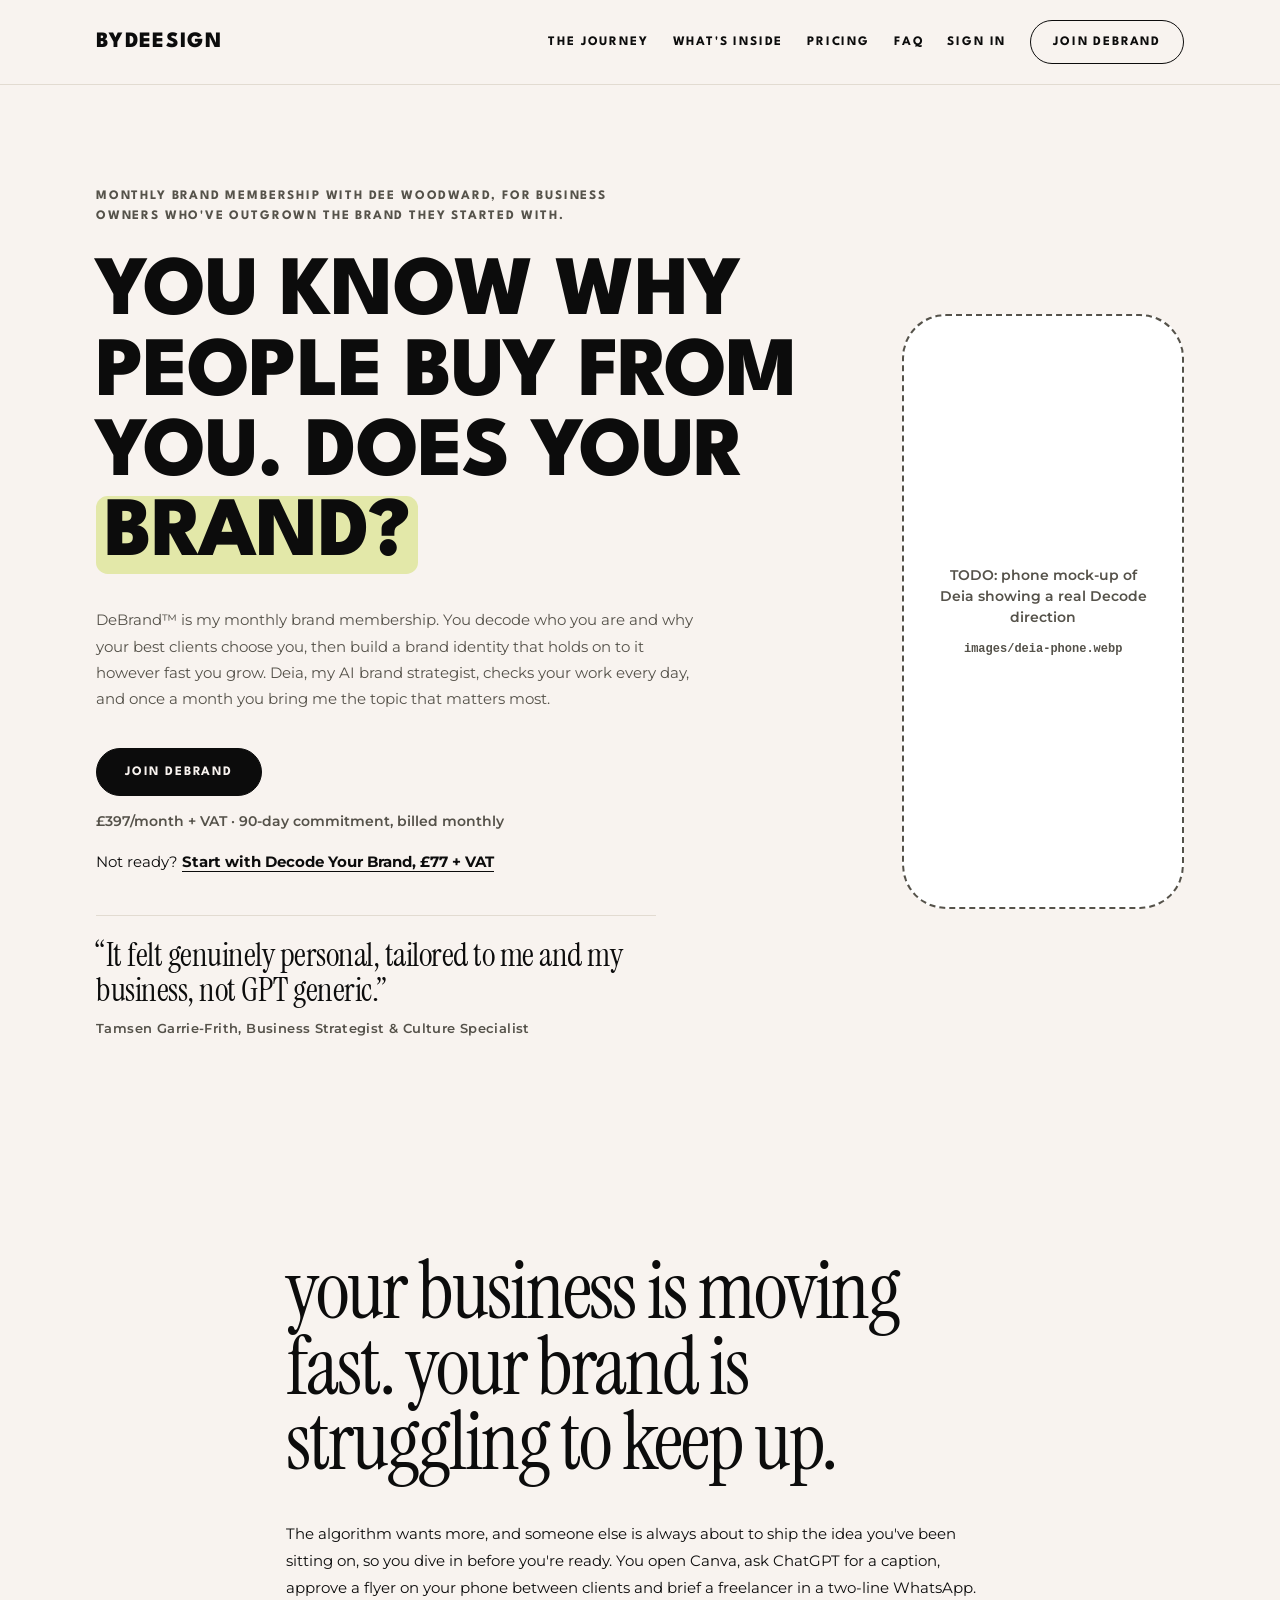
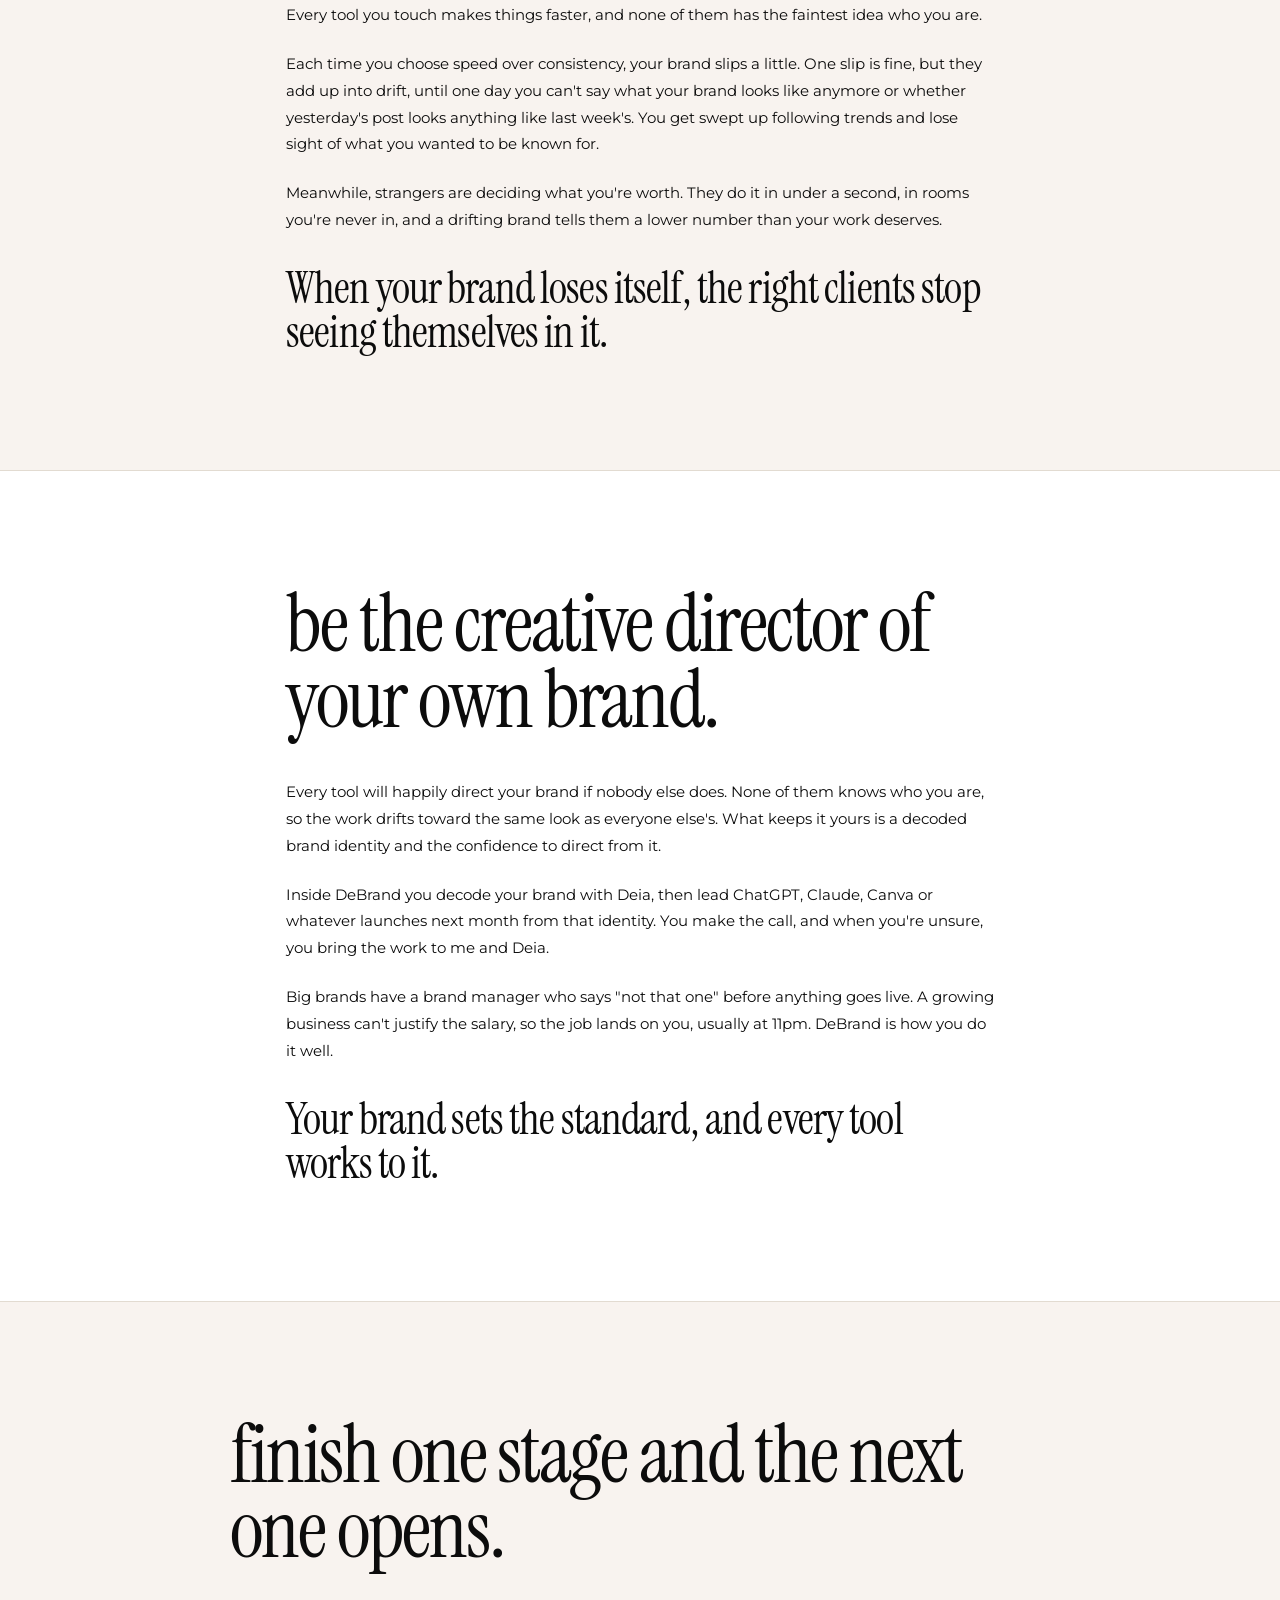
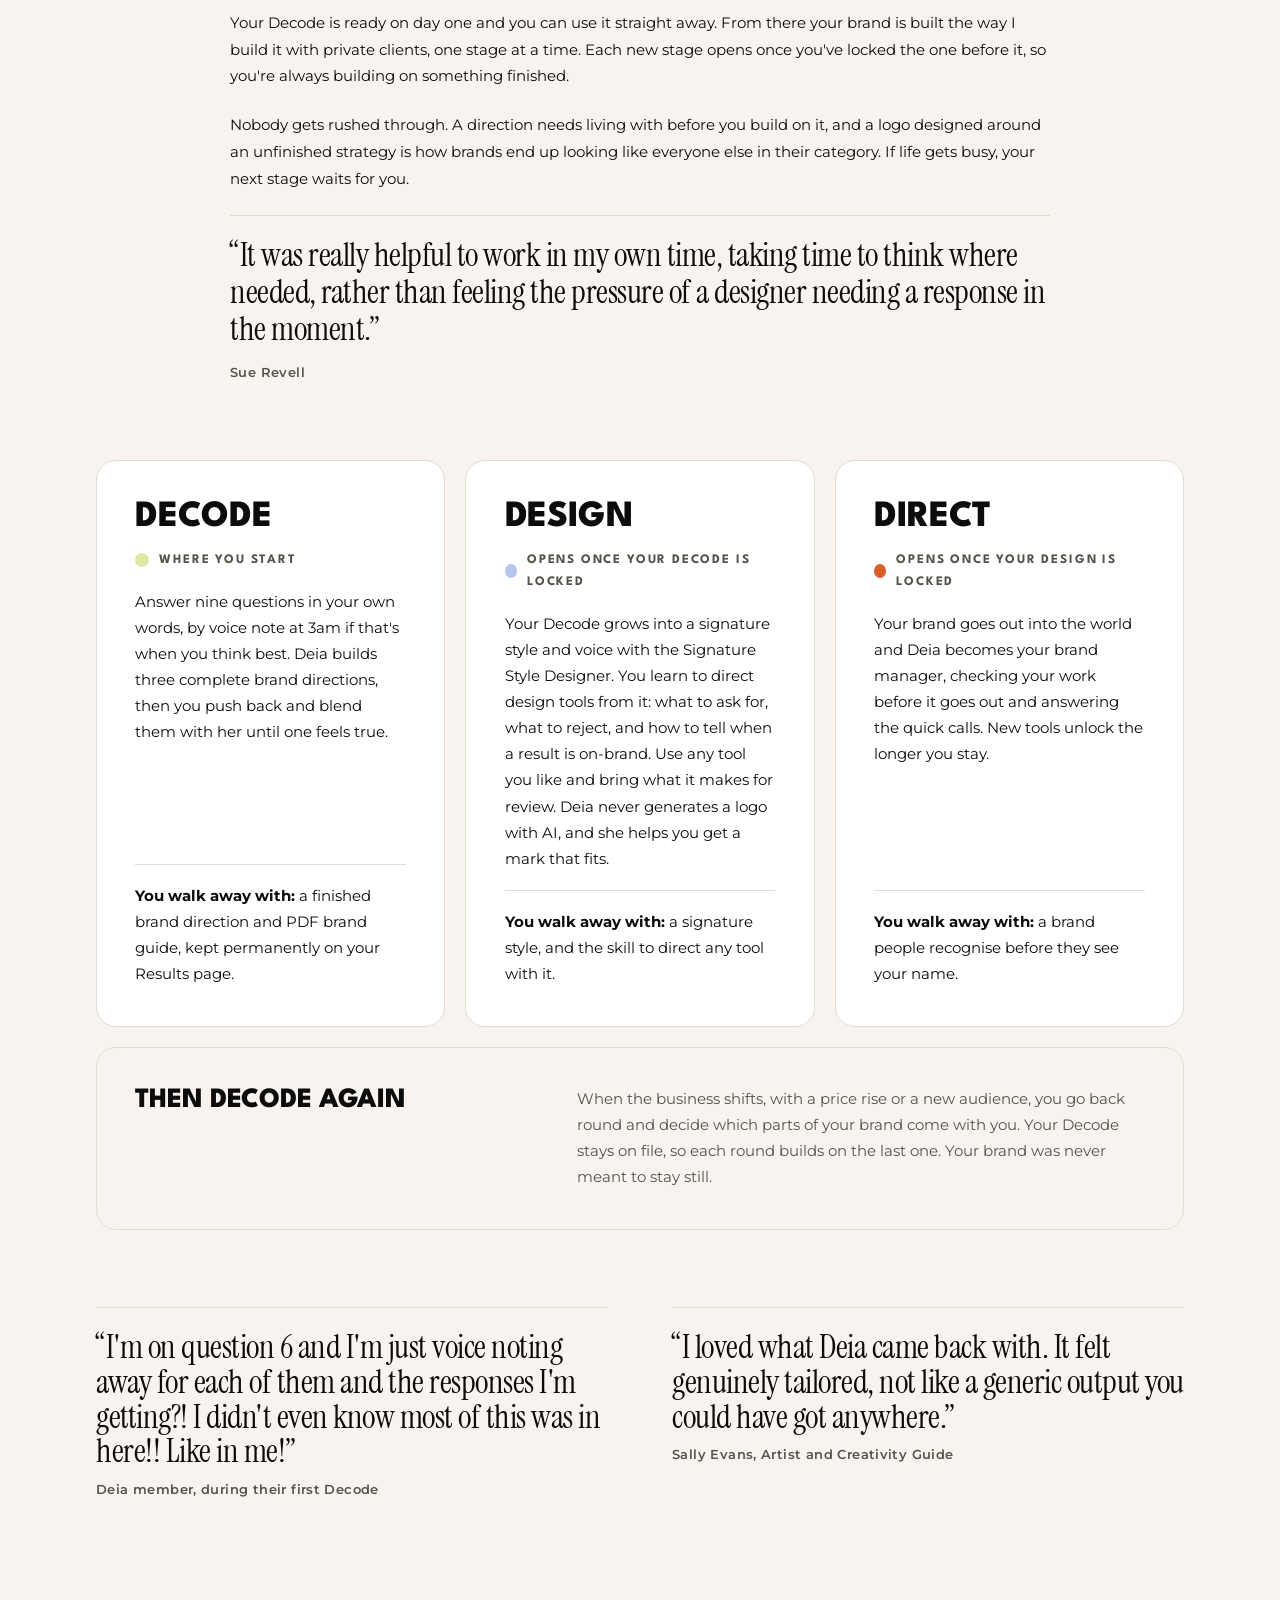
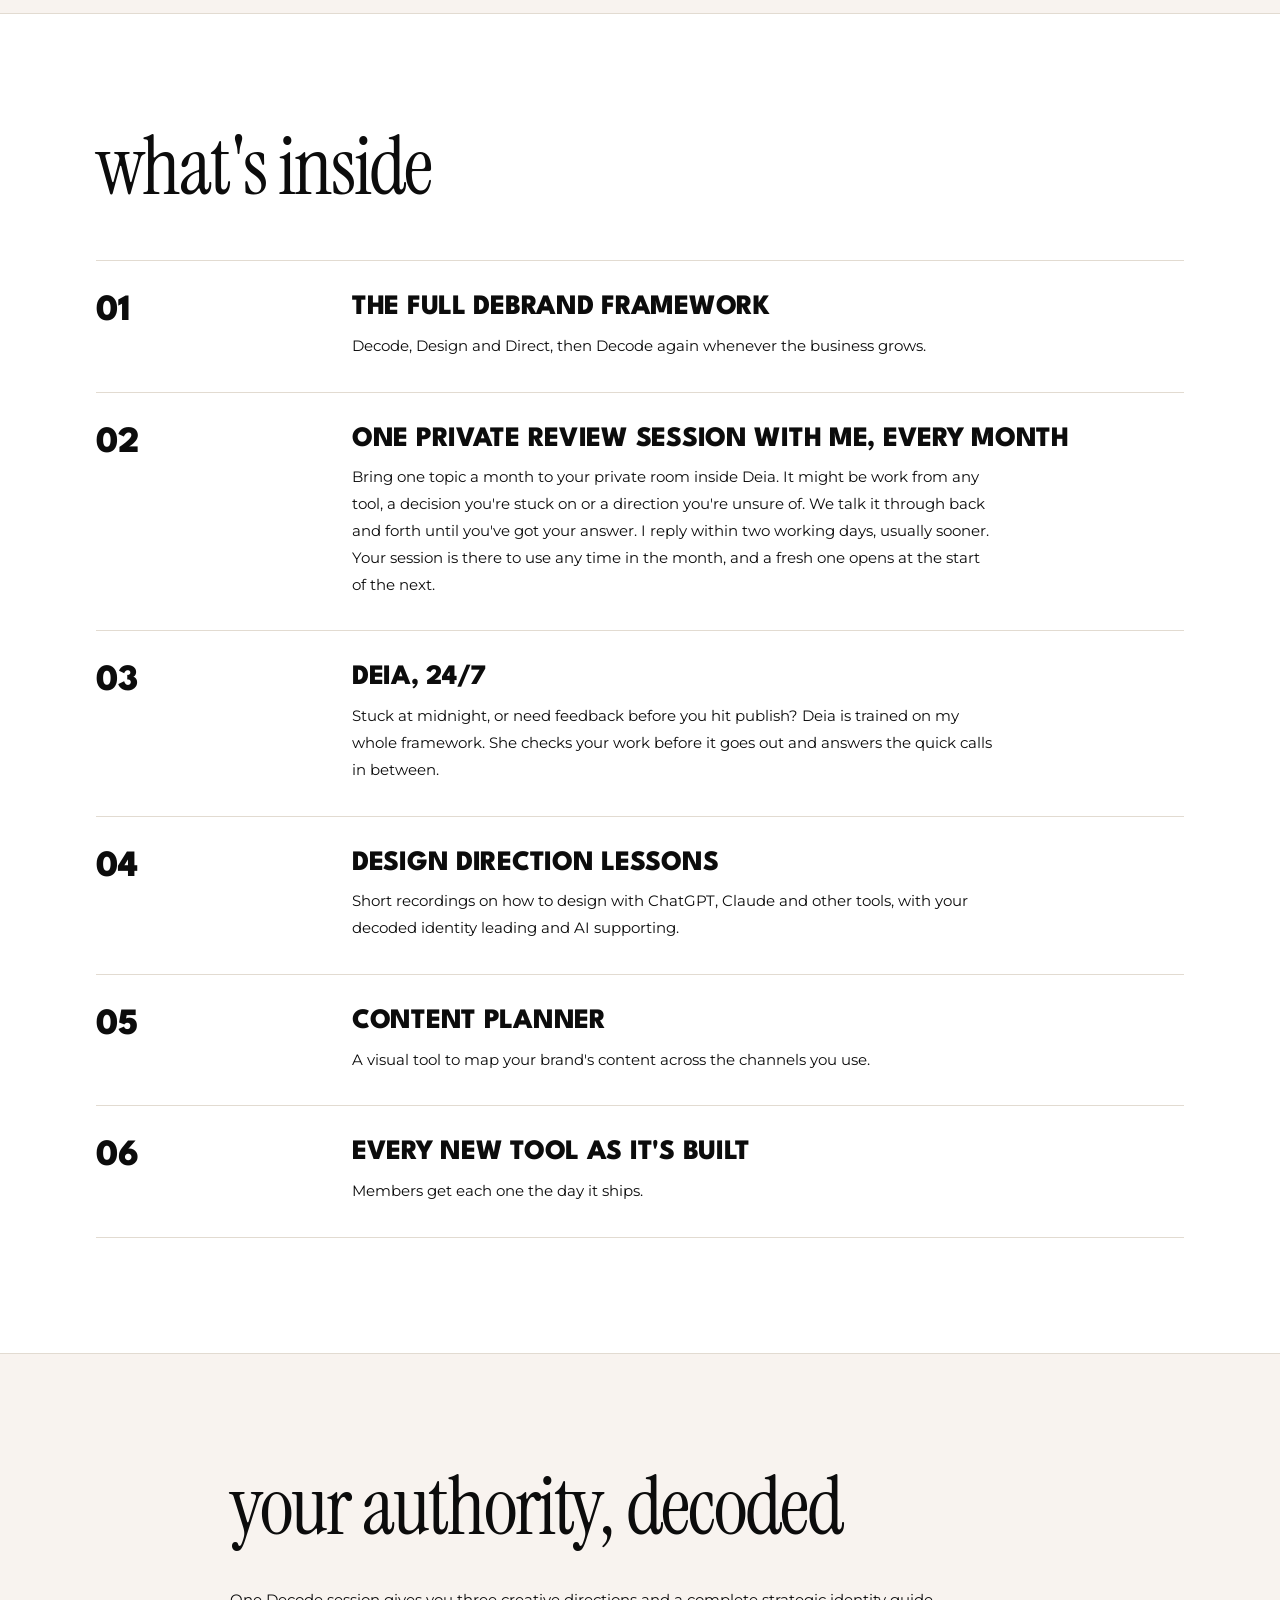
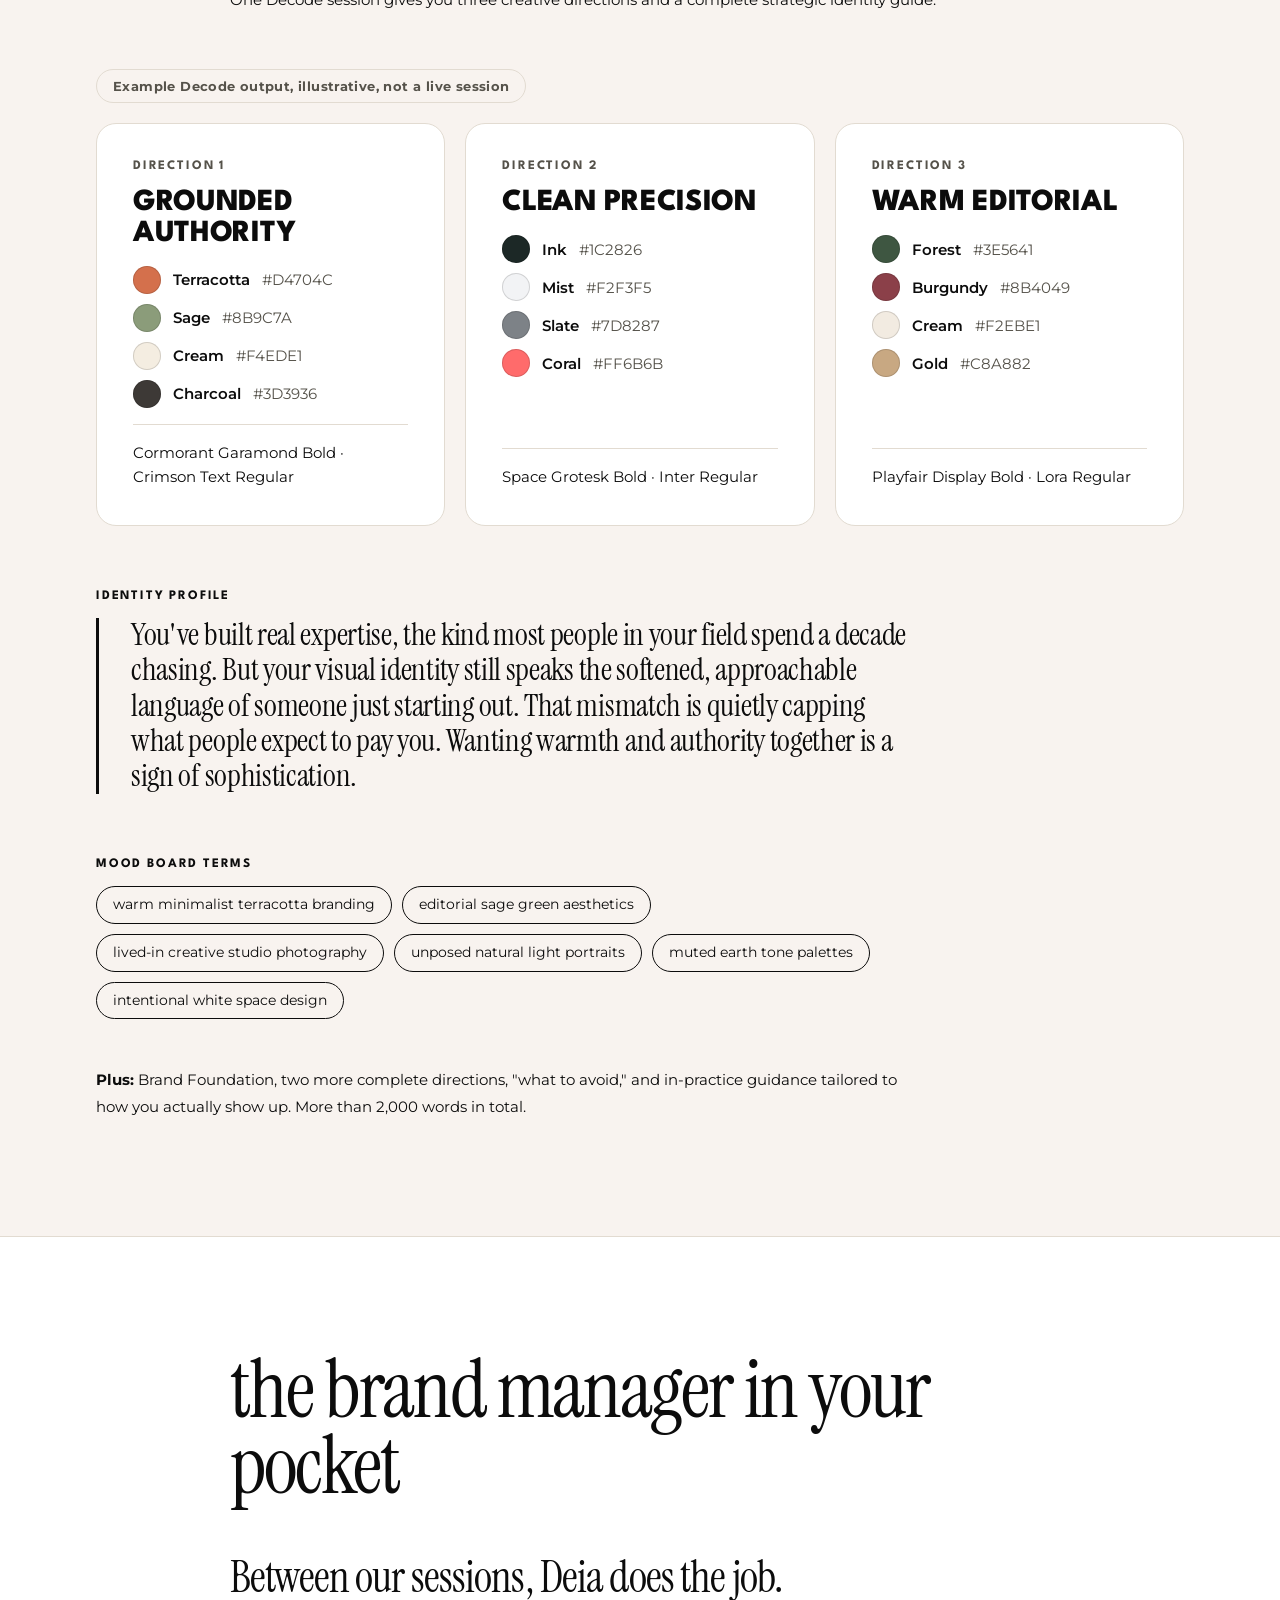
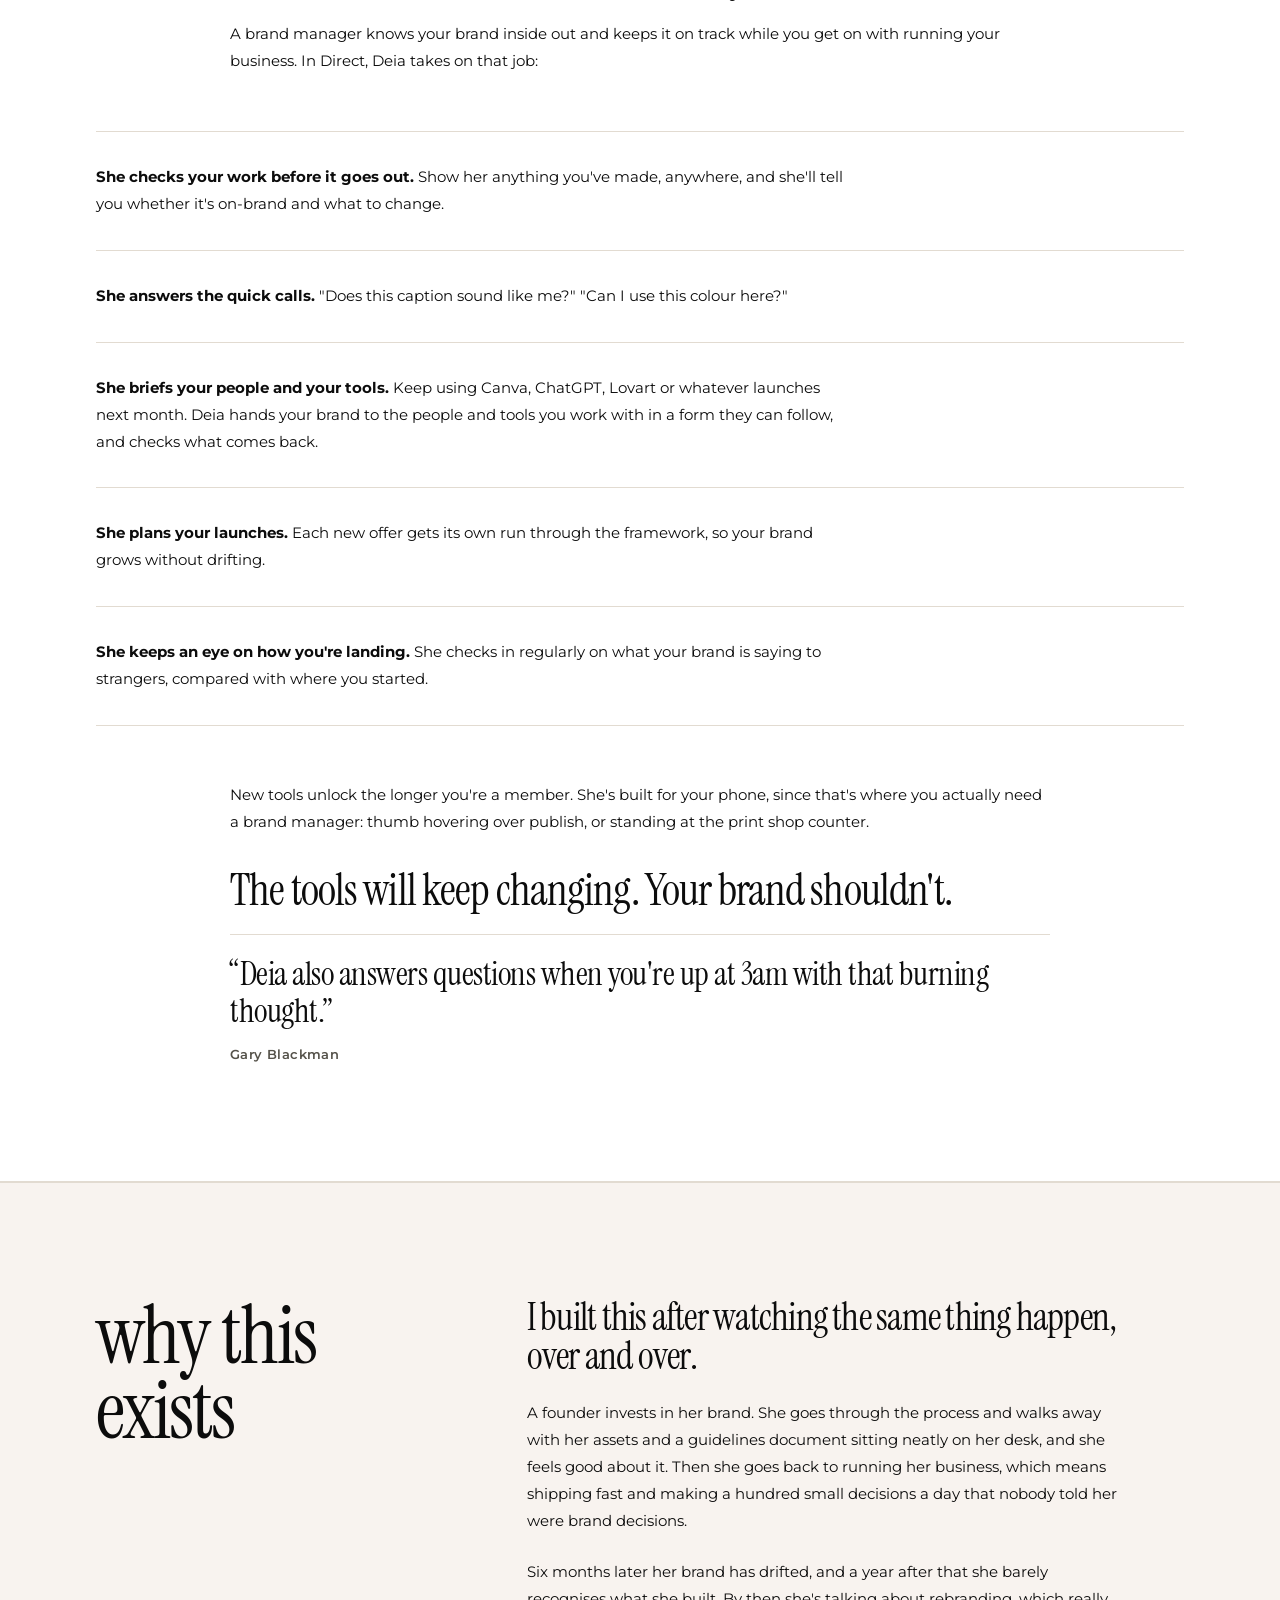
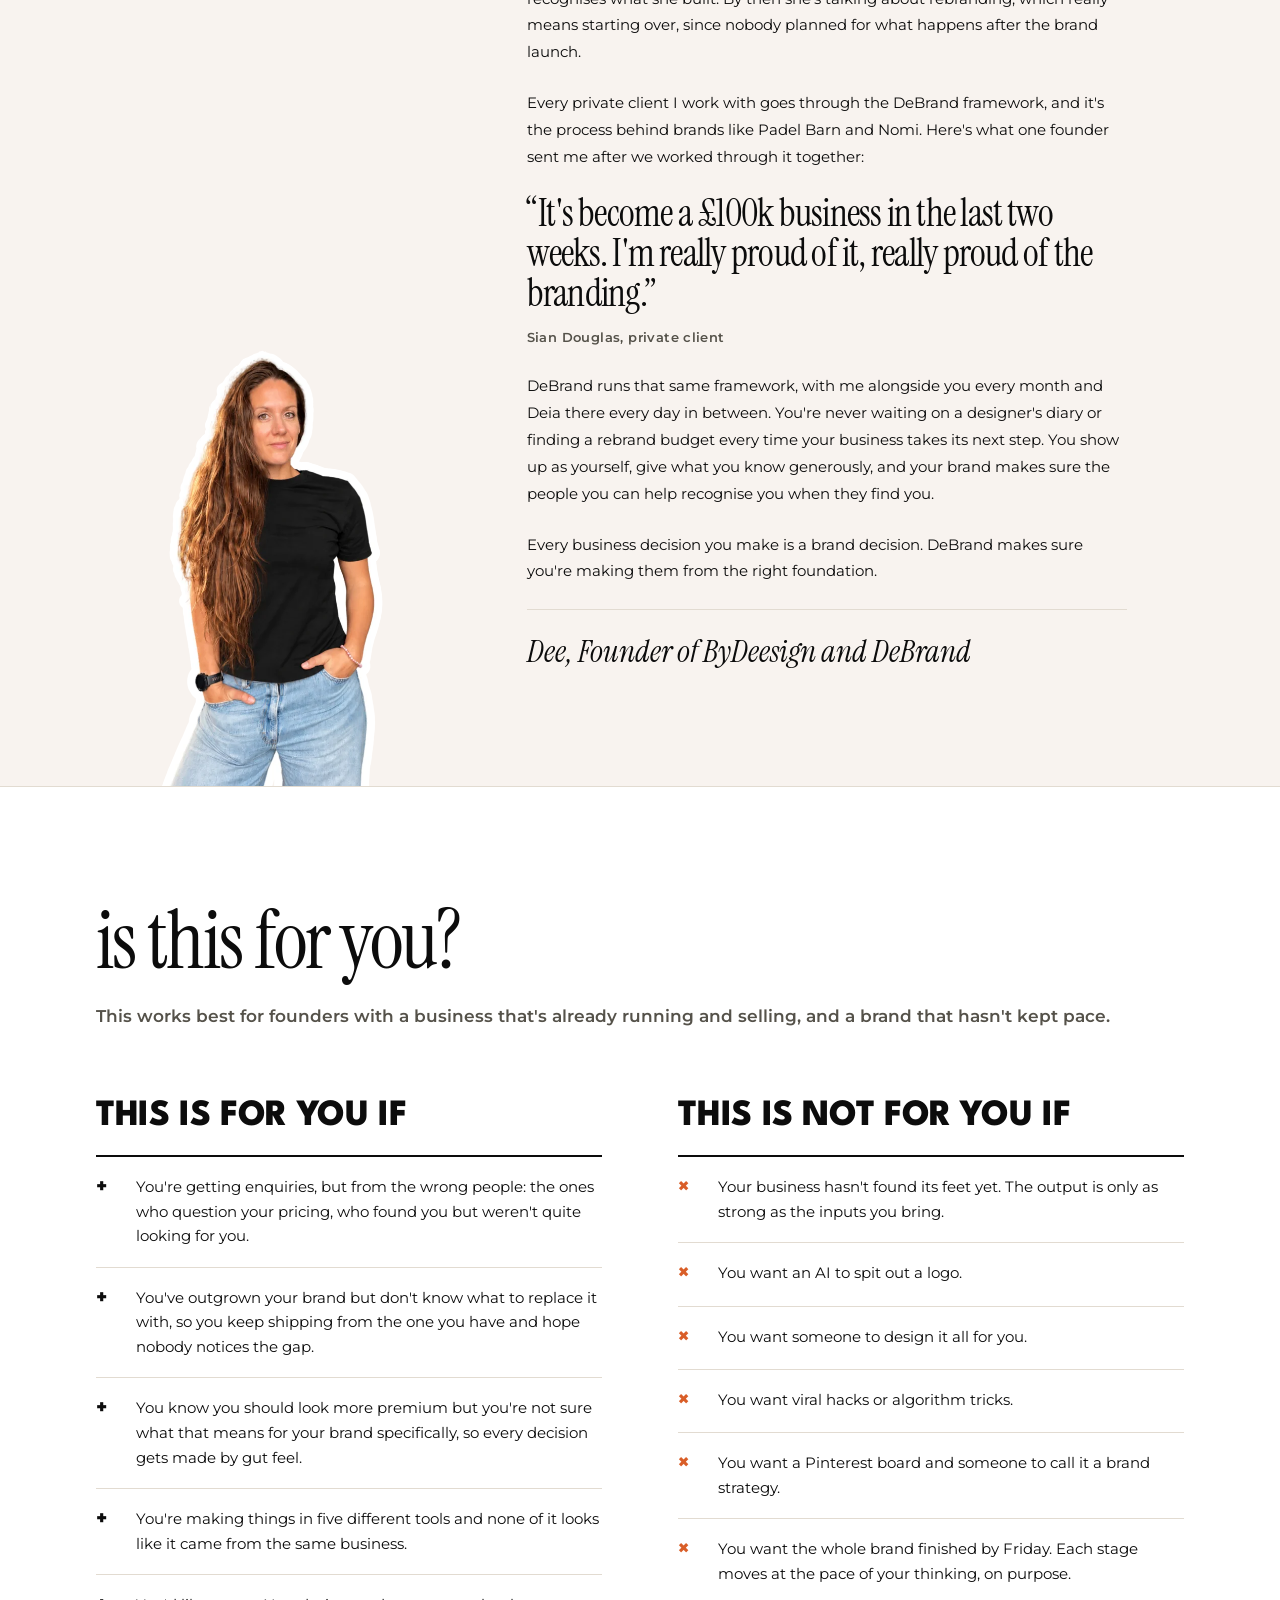
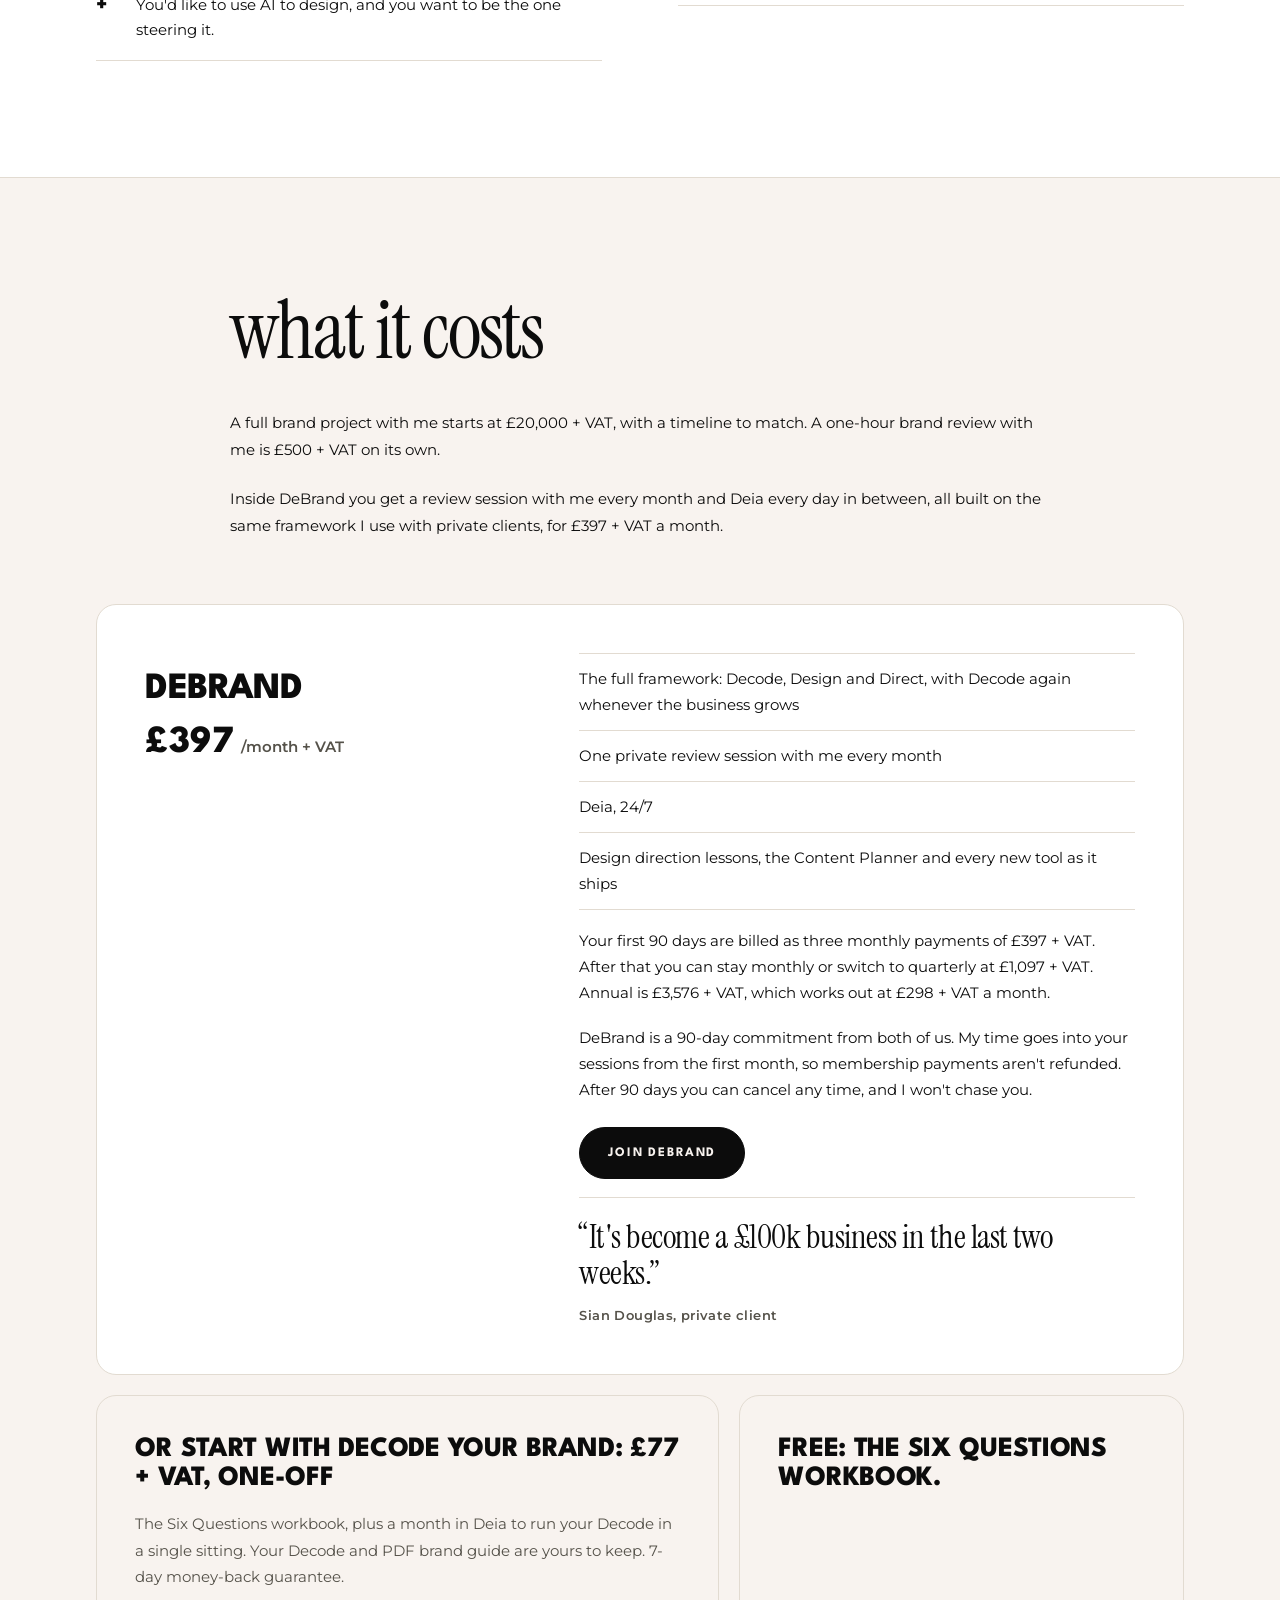
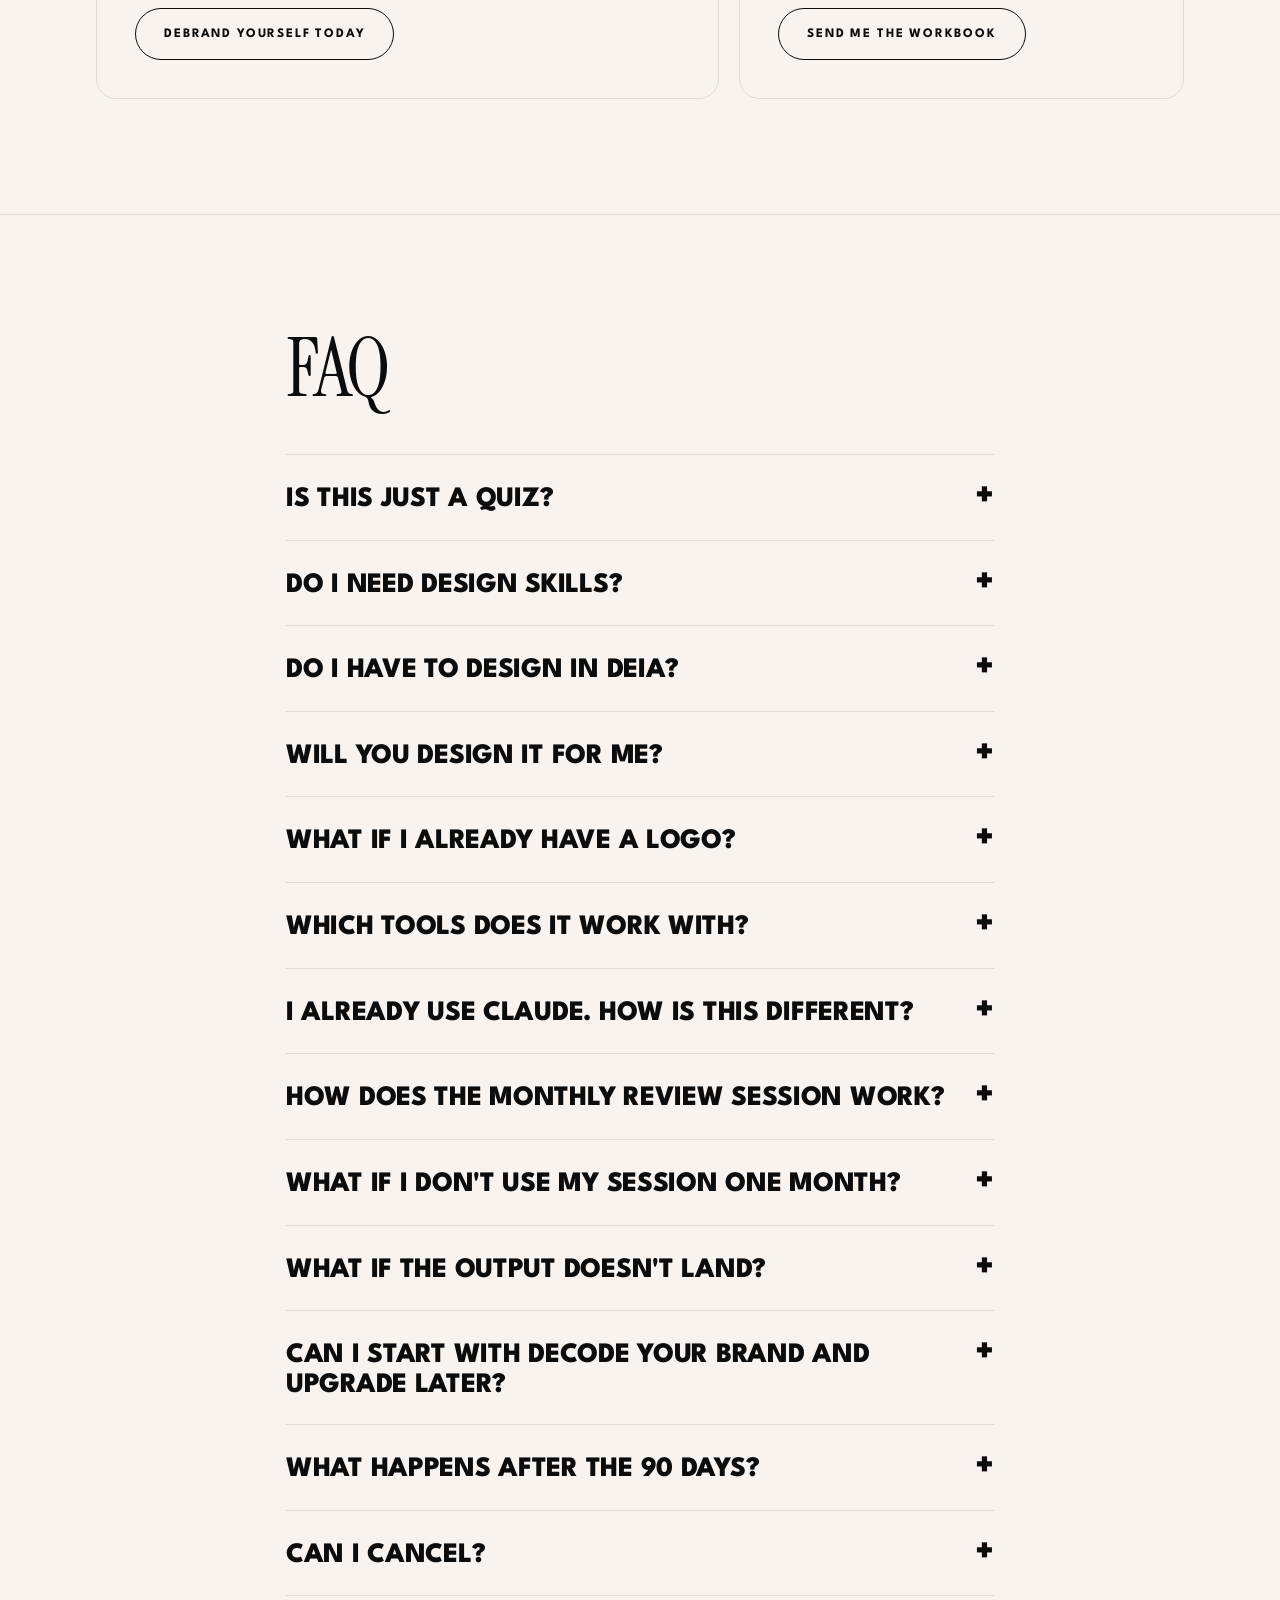
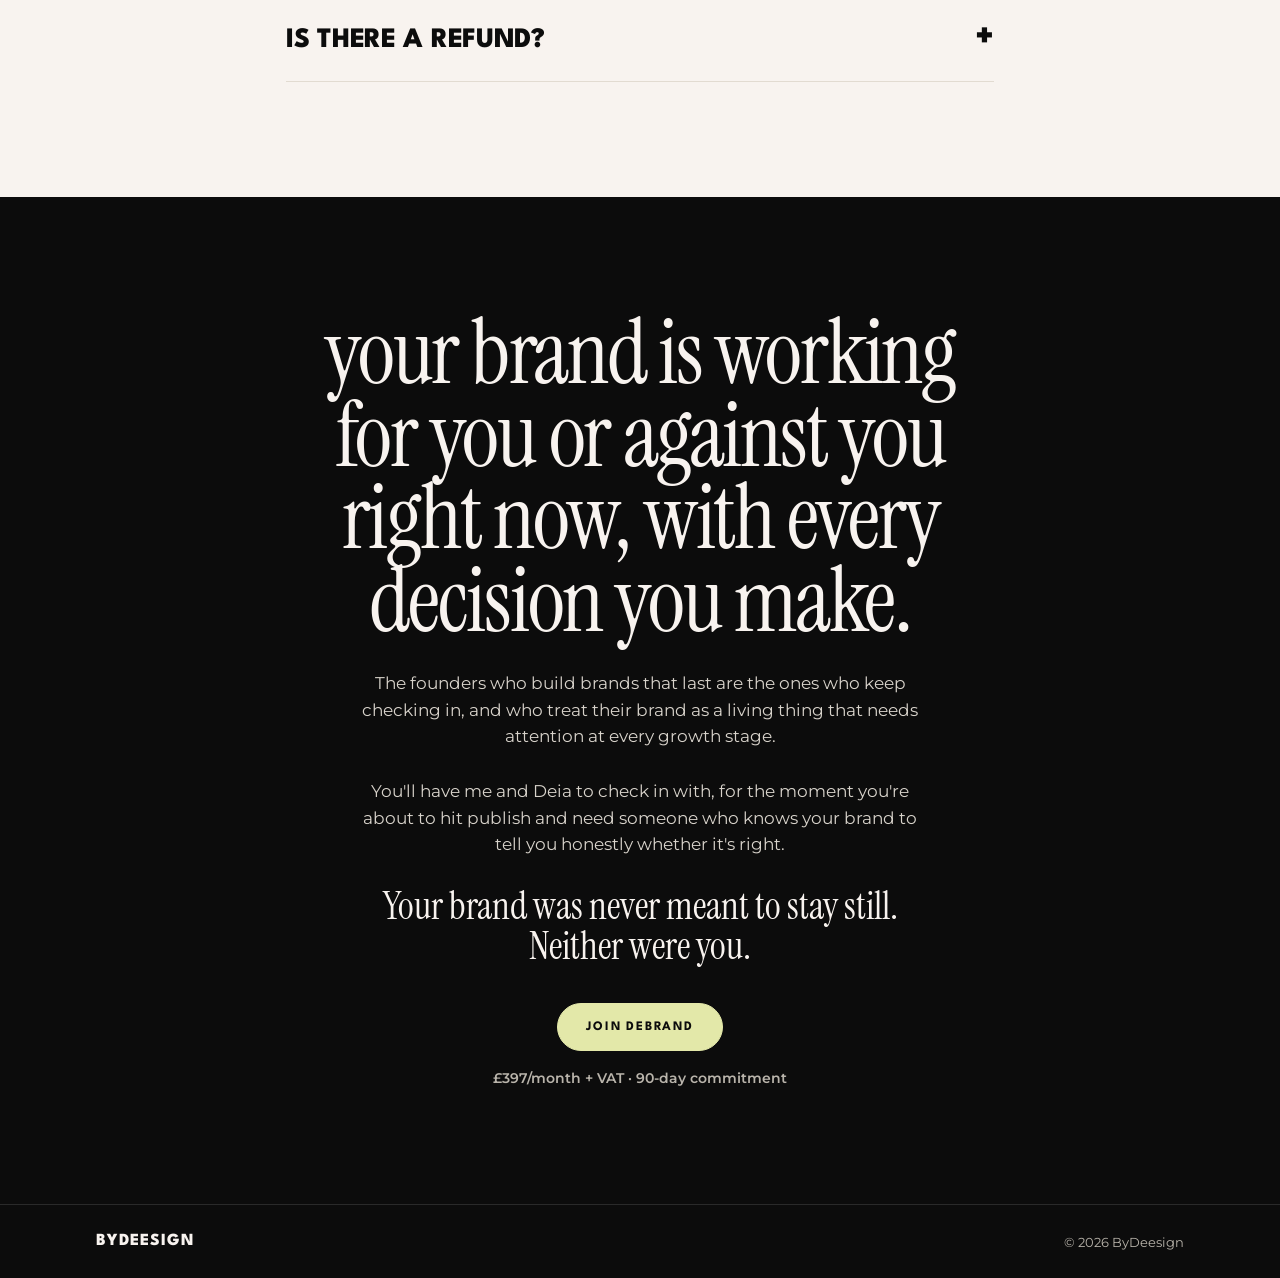
==== commit 0631d448: "Remove Decode fee credit against DeBrand Co-Authored-By: Claude Opus 5.5 <noreply@anthropic.com>" ====
--- a/debrand/index.html
+++ b/debrand/index.html
@@ -351,7 +351,7 @@
       <div class="secondary">
         <article class="alt-offer">
           <h3>Or start with Decode Your Brand: £77 + VAT, one-off</h3>
-          <p>The Six Questions workbook, plus a month in Deia to run your Decode in a single sitting. Your Decode and PDF brand guide are yours to keep. Join DeBrand during your Decode month and your £77 + VAT comes off your first payment. 7-day money-back guarantee.</p>
+          <p>The Six Questions workbook, plus a month in Deia to run your Decode in a single sitting. Your Decode and PDF brand guide are yours to keep. 7-day money-back guarantee.</p>
           <div class="links"><a class="btn ghost" href="https://deia.bydeesign.com">DeBrand yourself today</a></div>
         </article>
         <article class="alt-offer">
@@ -408,7 +408,7 @@
       </details>
       <details>
         <summary>Can I start with Decode Your Brand and upgrade later?</summary>
-        <p>Yes, from inside Deia. Join during your Decode month and your £77 + VAT comes off your first payment.</p>
+        <p>Yes. You can join DeBrand from inside Deia at any time.</p>
       </details>
       <details>
         <summary>What happens after the 90 days?</summary>
